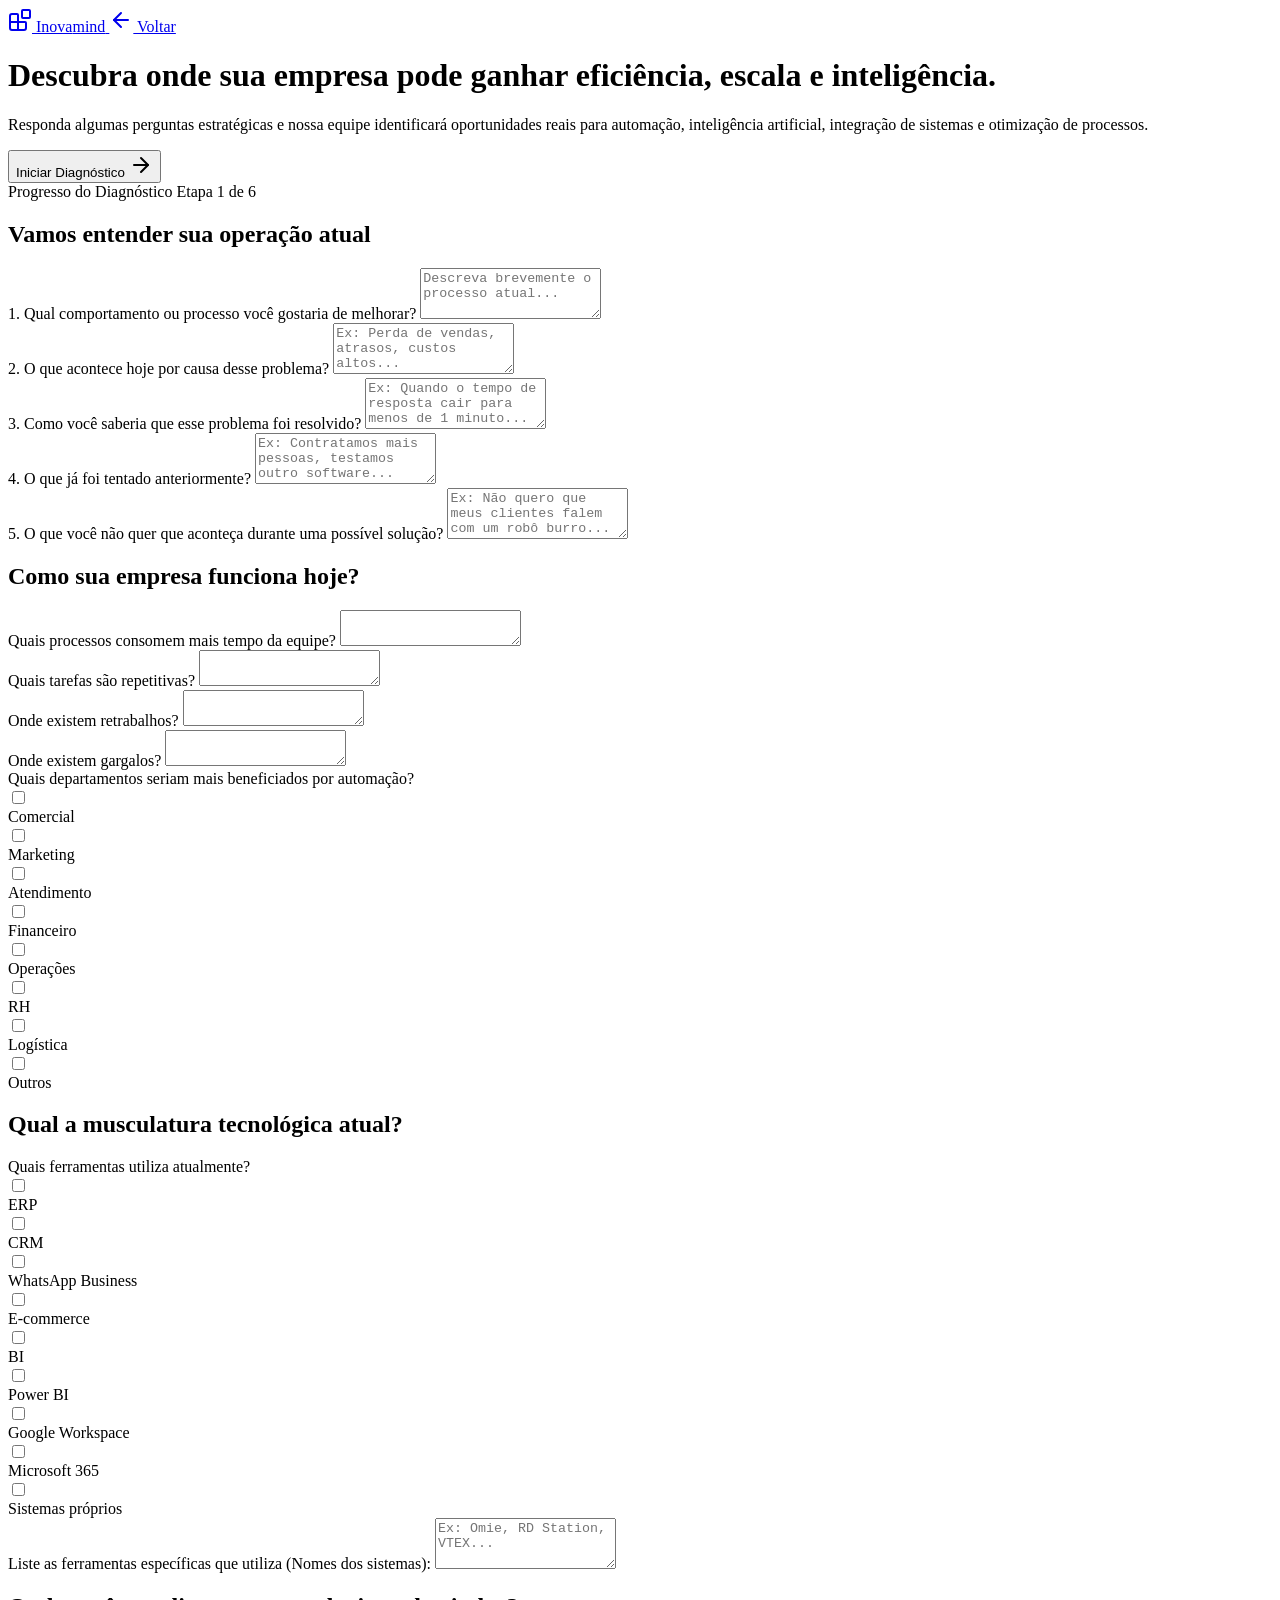
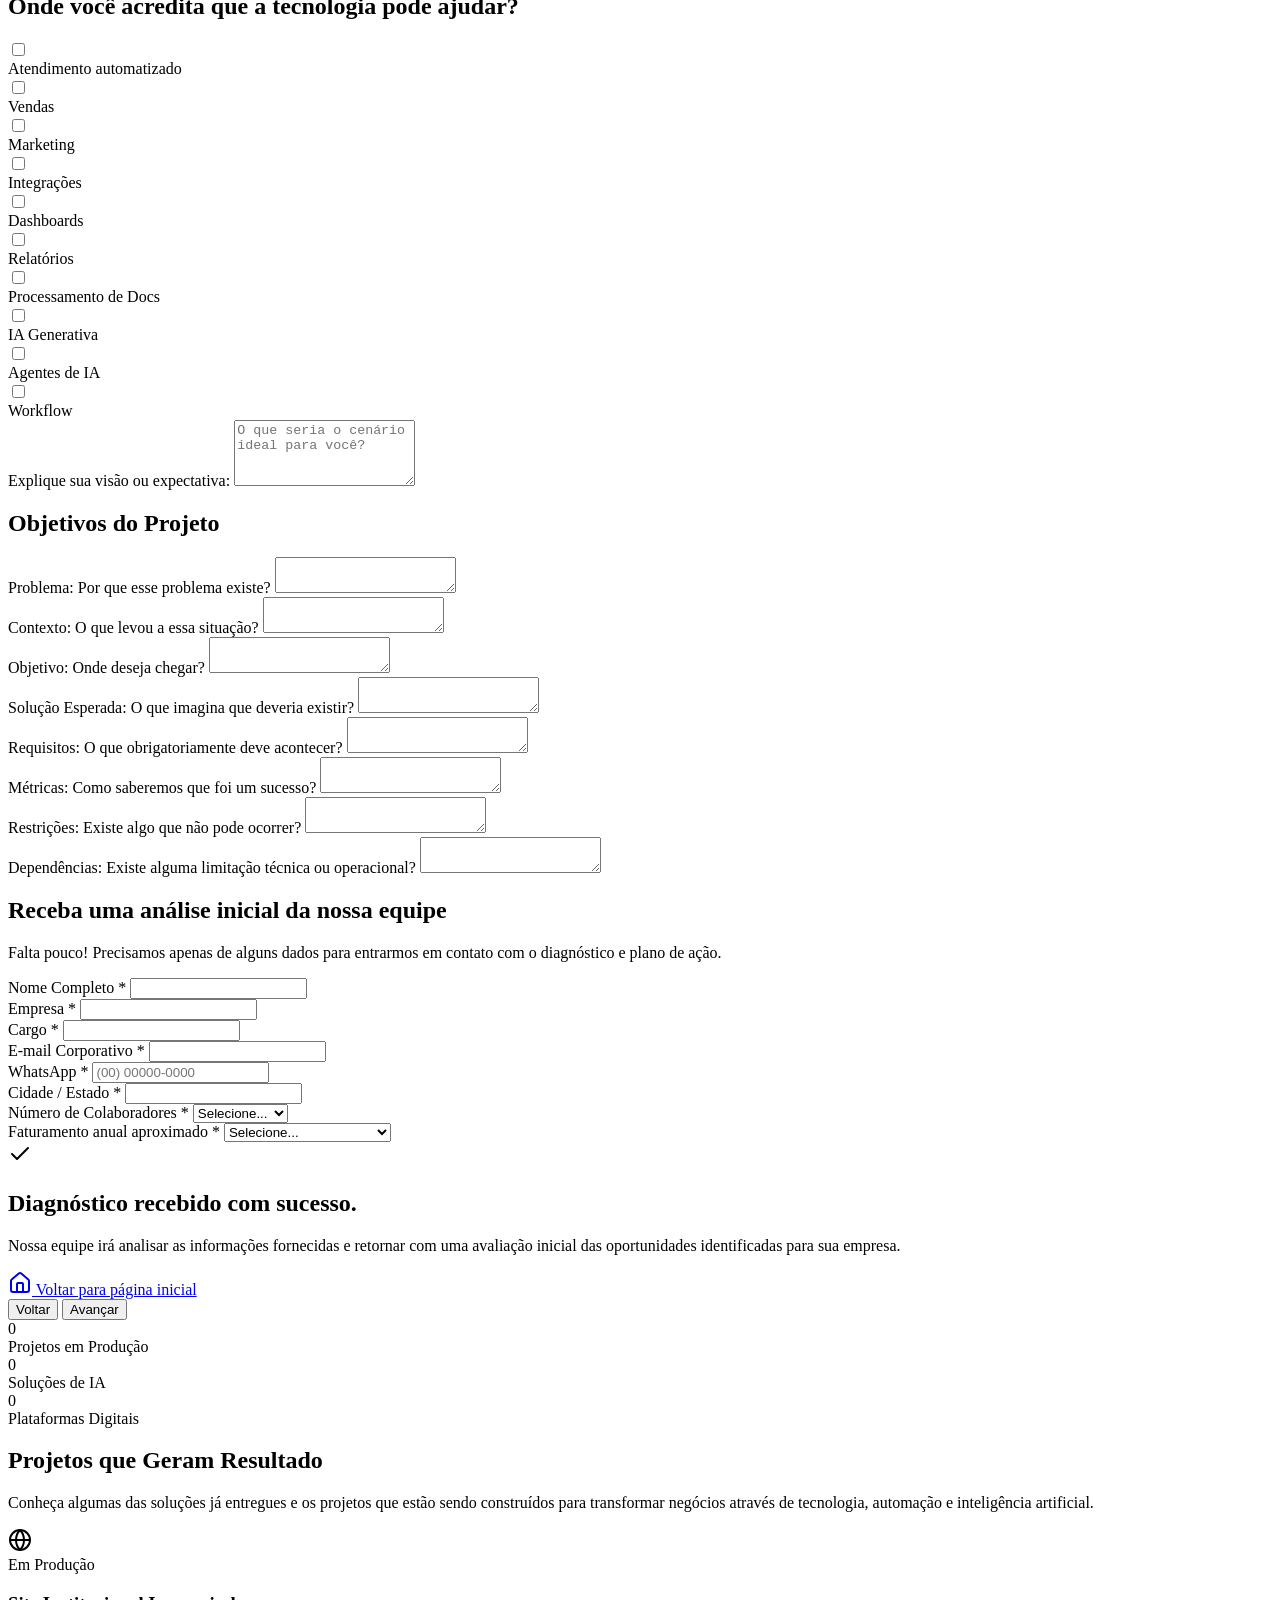
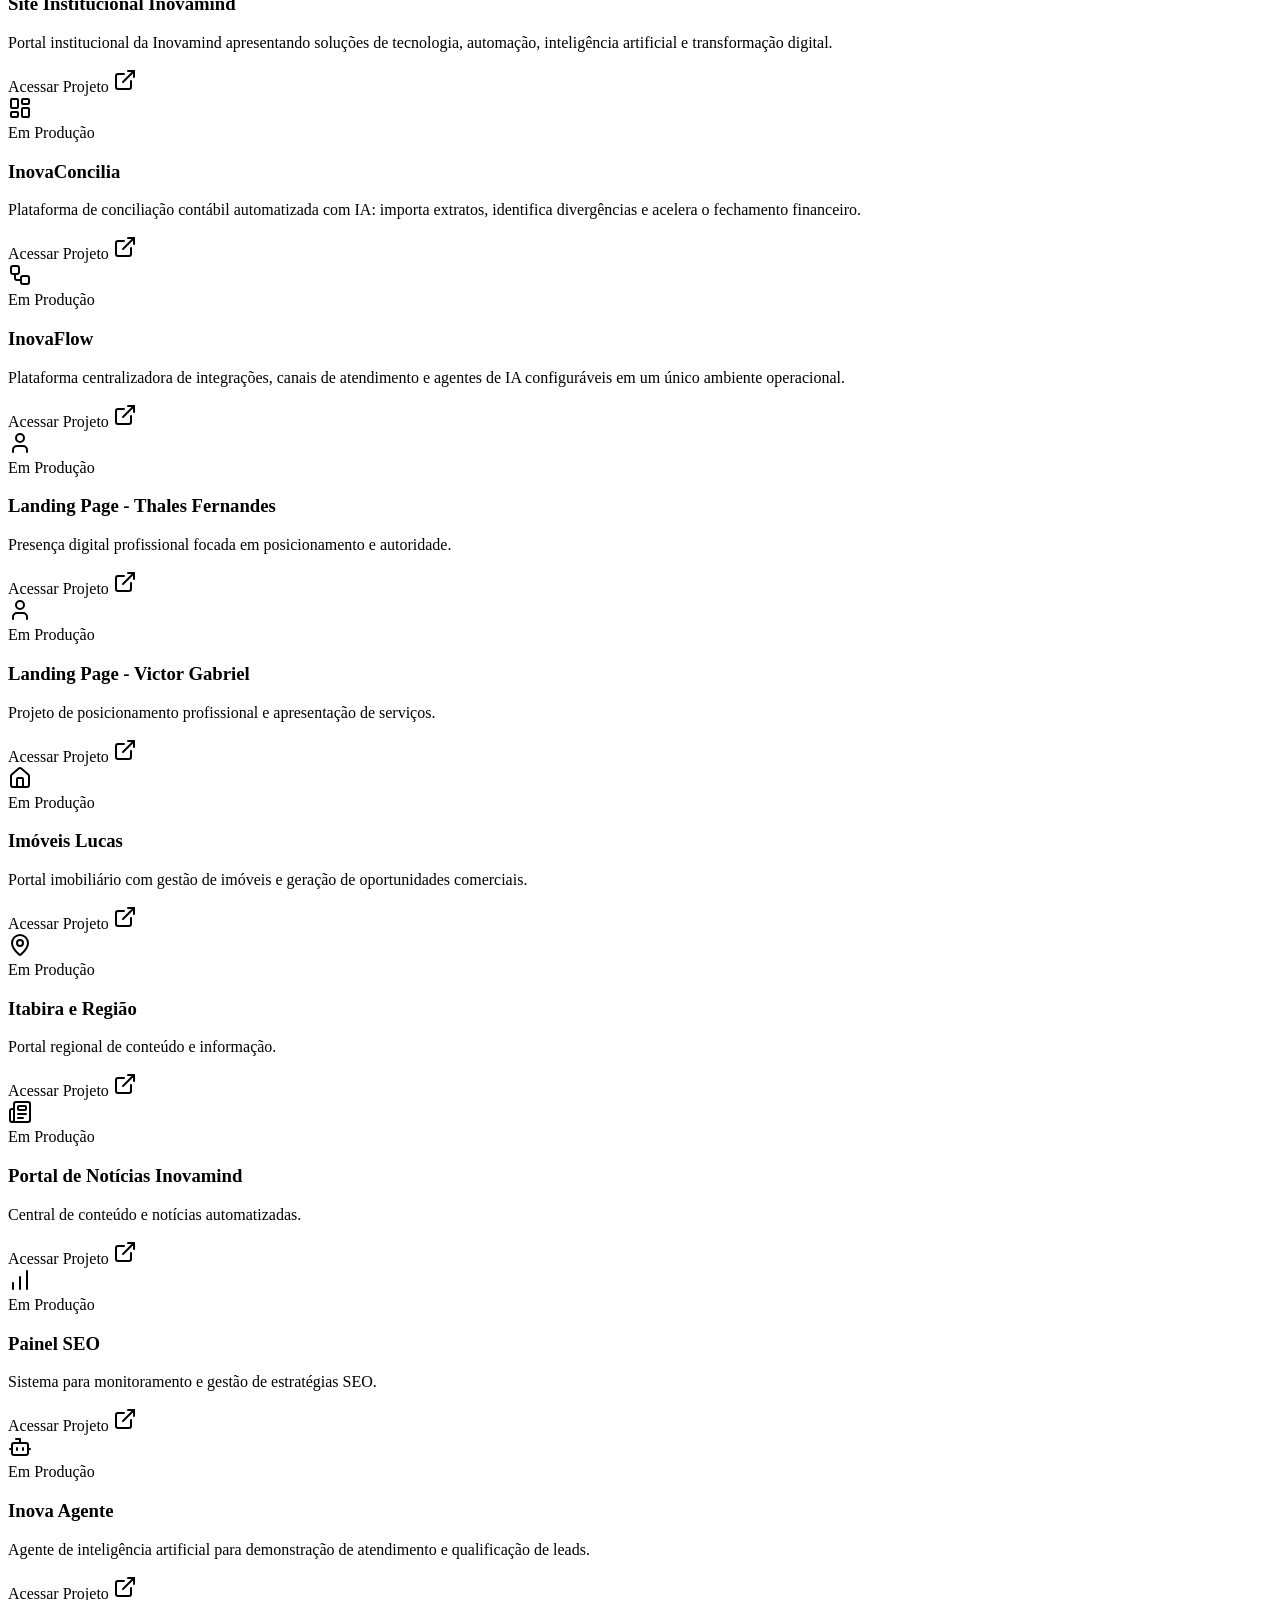
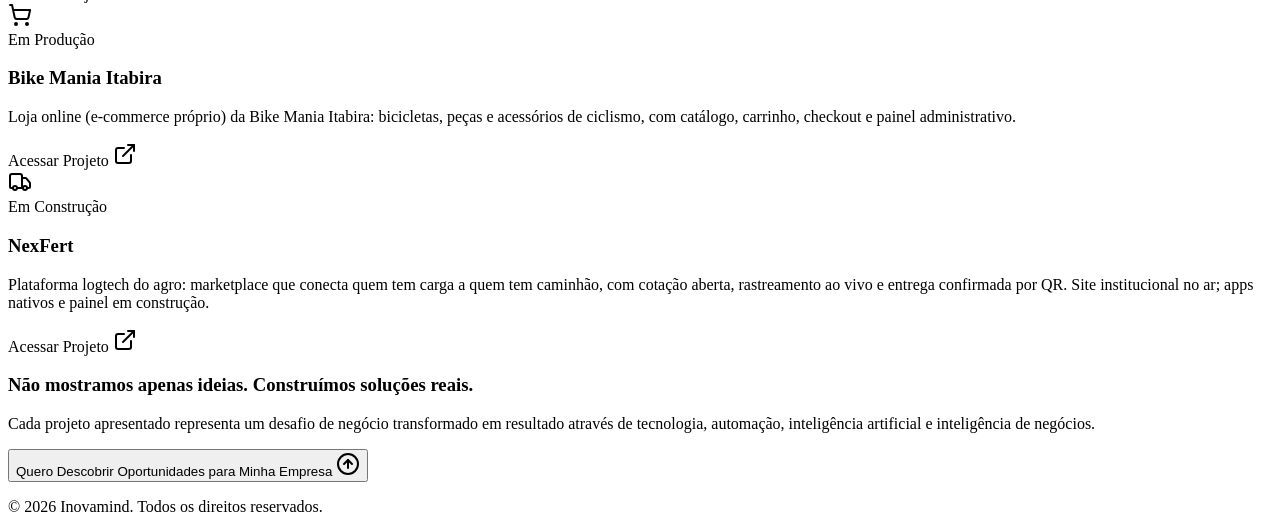
==== descoberta-estrategica/index.html @ 42956498 "Atualiza o espelho do conteudo servido por https://www.inovamind.dev/ Captura feita por HTTP publico" ====
<!DOCTYPE html>
<html lang="pt-BR" class="dark">
<head>
    <meta charset="UTF-8">
    <meta name="viewport" content="width=device-width, initial-scale=1.0">
    <title>Descoberta Estratégica | Inovamind</title>
    <link rel="preload" as="font" type="font/woff2" href="/static/fonts/inter.woff2" crossorigin>
    <link rel="stylesheet" href="/static/css/descoberta.css?v=6a79eff31aa7">
</head>
<body>
    <div class="bg-aurora"></div>

    <header class="border-b border-border bg-background/70 backdrop-blur-xl sticky top-0 z-50">
        <div class="mx-auto flex max-w-7xl items-center justify-between px-6 py-4">
            <a href="/" class="flex items-center gap-2.5">
                <svg class="lucide w-8 h-8 text-primary" xmlns="http://www.w3.org/2000/svg" width="24" height="24" viewBox="0 0 24 24" fill="none" stroke="currentColor" stroke-width="2" stroke-linecap="round" stroke-linejoin="round" aria-hidden="true"><path d="M10 22V7a1 1 0 0 0-1-1H4a2 2 0 0 0-2 2v12a2 2 0 0 0 2 2h12a2 2 0 0 0 2-2v-5a1 1 0 0 0-1-1H2" />
  <rect x="14" y="2" width="8" height="8" rx="1" /></svg>
                <span class="text-xl font-bold tracking-tight">
                    Inova<span class="text-gradient">mind</span>
                </span>
            </a>
            <a href="/" class="text-sm text-muted-foreground hover:text-foreground flex items-center gap-2">
                <svg class="lucide w-4 h-4" xmlns="http://www.w3.org/2000/svg" width="24" height="24" viewBox="0 0 24 24" fill="none" stroke="currentColor" stroke-width="2" stroke-linecap="round" stroke-linejoin="round" aria-hidden="true"><path d="m12 19-7-7 7-7" />
  <path d="M19 12H5" /></svg> Voltar
            </a>
        </div>
    </header>

    <main class="flex-grow flex flex-col items-center justify-center p-6 py-12 md:py-24">
        <!-- Hero -->
        <div class="text-center max-w-3xl mb-12" id="hero-section">
            <h1 class="text-3xl md:text-5xl font-bold tracking-tight mb-6">Descubra onde sua empresa pode ganhar <span class="text-gradient">eficiência, escala e inteligência.</span></h1>
            <p class="text-lg text-muted-foreground mb-8">Responda algumas perguntas estratégicas e nossa equipe identificará oportunidades reais para automação, inteligência artificial, integração de sistemas e otimização de processos.</p>
            <button data-action="start" class="inline-flex items-center gap-2 bg-primary hover:bg-blue-600 text-white px-6 py-3 rounded-lg font-medium transition-all shadow-[0_0_20px_rgba(59,130,246,0.3)]">
                Iniciar Diagnóstico <svg class="lucide w-4 h-4" xmlns="http://www.w3.org/2000/svg" width="24" height="24" viewBox="0 0 24 24" fill="none" stroke="currentColor" stroke-width="2" stroke-linecap="round" stroke-linejoin="round" aria-hidden="true"><path d="M5 12h14" />
  <path d="m12 5 7 7-7 7" /></svg>
            </button>
        </div>

        <!-- Formulário -->
        <div id="form-container" class="w-full max-w-4xl hidden">
            <div class="glass-card rounded-2xl p-6 md:p-10 shadow-2xl">
                
                <!-- Progress -->
                <div class="mb-8" id="progress-container">
                    <div class="flex justify-between text-sm font-medium text-muted-foreground mb-2">
                        <span>Progresso do Diagnóstico</span>
                        <span id="progress-text">Etapa 1 de 6</span>
                    </div>
                    <div class="w-full bg-border rounded-full h-2">
                        <div id="progress-bar" class="bg-gradient-to-r from-primary to-secondary h-2 rounded-full transition-all duration-500" style="width: 16.6%"></div>
                    </div>
                </div>

                <form id="diagnosisForm" onsubmit="return false;">
                    <!-- Step 1 -->
                    <div class="step active" id="step-1">
                        <h2 class="text-2xl font-bold mb-6">Vamos entender sua operação atual</h2>
                        <div class="space-y-6">
                            <div>
                                <label class="block text-sm font-medium text-foreground mb-2">1. Qual comportamento ou processo você gostaria de melhorar?</label>
                                <textarea name="cenario_problema" rows="3" class="input-field" placeholder="Descreva brevemente o processo atual..."></textarea>
                            </div>
                            <div>
                                <label class="block text-sm font-medium text-foreground mb-2">2. O que acontece hoje por causa desse problema?</label>
                                <textarea name="cenario_consequencia" rows="3" class="input-field" placeholder="Ex: Perda de vendas, atrasos, custos altos..."></textarea>
                            </div>
                            <div>
                                <label class="block text-sm font-medium text-foreground mb-2">3. Como você saberia que esse problema foi resolvido?</label>
                                <textarea name="cenario_sucesso" rows="3" class="input-field" placeholder="Ex: Quando o tempo de resposta cair para menos de 1 minuto..."></textarea>
                            </div>
                            <div>
                                <label class="block text-sm font-medium text-foreground mb-2">4. O que já foi tentado anteriormente?</label>
                                <textarea name="cenario_tentativas" rows="3" class="input-field" placeholder="Ex: Contratamos mais pessoas, testamos outro software..."></textarea>
                            </div>
                            <div>
                                <label class="block text-sm font-medium text-foreground mb-2">5. O que você não quer que aconteça durante uma possível solução?</label>
                                <textarea name="cenario_restricoes" rows="3" class="input-field" placeholder="Ex: Não quero que meus clientes falem com um robô burro..."></textarea>
                            </div>
                        </div>
                    </div>

                    <!-- Step 2 -->
                    <div class="step" id="step-2">
                        <h2 class="text-2xl font-bold mb-6">Como sua empresa funciona hoje?</h2>
                        <div class="space-y-6">
                            <div>
                                <label class="block text-sm font-medium text-foreground mb-2">Quais processos consomem mais tempo da equipe?</label>
                                <textarea name="op_tempo" rows="2" class="input-field"></textarea>
                            </div>
                            <div>
                                <label class="block text-sm font-medium text-foreground mb-2">Quais tarefas são repetitivas?</label>
                                <textarea name="op_repetitivas" rows="2" class="input-field"></textarea>
                            </div>
                            <div>
                                <label class="block text-sm font-medium text-foreground mb-2">Onde existem retrabalhos?</label>
                                <textarea name="op_retrabalho" rows="2" class="input-field"></textarea>
                            </div>
                            <div>
                                <label class="block text-sm font-medium text-foreground mb-2">Onde existem gargalos?</label>
                                <textarea name="op_gargalos" rows="2" class="input-field"></textarea>
                            </div>
                            <div>
                                <label class="block text-sm font-medium text-foreground mb-4">Quais departamentos seriam mais beneficiados por automação?</label>
                                <div class="grid grid-cols-2 md:grid-cols-4 gap-3">
                                    <label class="cursor-pointer relative">
                                        <input type="checkbox" name="op_dept_comercial" value="Comercial" class="peer sr-only checkbox-input">
                                        <div class="checkbox-label peer-checked:border-primary peer-checked:bg-primary/10">Comercial</div>
                                    </label>
                                    <label class="cursor-pointer relative">
                                        <input type="checkbox" name="op_dept_marketing" value="Marketing" class="peer sr-only checkbox-input">
                                        <div class="checkbox-label peer-checked:border-primary peer-checked:bg-primary/10">Marketing</div>
                                    </label>
                                    <label class="cursor-pointer relative">
                                        <input type="checkbox" name="op_dept_atendimento" value="Atendimento" class="peer sr-only checkbox-input">
                                        <div class="checkbox-label peer-checked:border-primary peer-checked:bg-primary/10">Atendimento</div>
                                    </label>
                                    <label class="cursor-pointer relative">
                                        <input type="checkbox" name="op_dept_financeiro" value="Financeiro" class="peer sr-only checkbox-input">
                                        <div class="checkbox-label peer-checked:border-primary peer-checked:bg-primary/10">Financeiro</div>
                                    </label>
                                    <label class="cursor-pointer relative">
                                        <input type="checkbox" name="op_dept_operacoes" value="Operações" class="peer sr-only checkbox-input">
                                        <div class="checkbox-label peer-checked:border-primary peer-checked:bg-primary/10">Operações</div>
                                    </label>
                                    <label class="cursor-pointer relative">
                                        <input type="checkbox" name="op_dept_rh" value="RH" class="peer sr-only checkbox-input">
                                        <div class="checkbox-label peer-checked:border-primary peer-checked:bg-primary/10">RH</div>
                                    </label>
                                    <label class="cursor-pointer relative">
                                        <input type="checkbox" name="op_dept_logistica" value="Logística" class="peer sr-only checkbox-input">
                                        <div class="checkbox-label peer-checked:border-primary peer-checked:bg-primary/10">Logística</div>
                                    </label>
                                    <label class="cursor-pointer relative">
                                        <input type="checkbox" name="op_dept_outros" value="Outros" class="peer sr-only checkbox-input">
                                        <div class="checkbox-label peer-checked:border-primary peer-checked:bg-primary/10">Outros</div>
                                    </label>
                                </div>
                            </div>
                        </div>
                    </div>

                    <!-- Step 3 -->
                    <div class="step" id="step-3">
                        <h2 class="text-2xl font-bold mb-6">Qual a musculatura tecnológica atual?</h2>
                        <div class="space-y-6">
                            <div>
                                <label class="block text-sm font-medium text-foreground mb-4">Quais ferramentas utiliza atualmente?</label>
                                <div class="grid grid-cols-2 md:grid-cols-3 gap-3">
                                    <label class="cursor-pointer relative"><input type="checkbox" name="tech_erp" value="ERP" class="peer sr-only checkbox-input"><div class="checkbox-label">ERP</div></label>
                                    <label class="cursor-pointer relative"><input type="checkbox" name="tech_crm" value="CRM" class="peer sr-only checkbox-input"><div class="checkbox-label">CRM</div></label>
                                    <label class="cursor-pointer relative"><input type="checkbox" name="tech_wpp" value="WhatsApp Business" class="peer sr-only checkbox-input"><div class="checkbox-label">WhatsApp Business</div></label>
                                    <label class="cursor-pointer relative"><input type="checkbox" name="tech_ecom" value="E-commerce" class="peer sr-only checkbox-input"><div class="checkbox-label">E-commerce</div></label>
                                    <label class="cursor-pointer relative"><input type="checkbox" name="tech_bi" value="BI" class="peer sr-only checkbox-input"><div class="checkbox-label">BI</div></label>
                                    <label class="cursor-pointer relative"><input type="checkbox" name="tech_pbi" value="Power BI" class="peer sr-only checkbox-input"><div class="checkbox-label">Power BI</div></label>
                                    <label class="cursor-pointer relative"><input type="checkbox" name="tech_gw" value="Google Workspace" class="peer sr-only checkbox-input"><div class="checkbox-label">Google Workspace</div></label>
                                    <label class="cursor-pointer relative"><input type="checkbox" name="tech_m365" value="Microsoft 365" class="peer sr-only checkbox-input"><div class="checkbox-label">Microsoft 365</div></label>
                                    <label class="cursor-pointer relative"><input type="checkbox" name="tech_sys" value="Sistemas Próprios" class="peer sr-only checkbox-input"><div class="checkbox-label">Sistemas próprios</div></label>
                                </div>
                            </div>
                            <div>
                                <label class="block text-sm font-medium text-foreground mb-2">Liste as ferramentas específicas que utiliza (Nomes dos sistemas):</label>
                                <textarea name="tech_lista" rows="3" class="input-field" placeholder="Ex: Omie, RD Station, VTEX..."></textarea>
                            </div>
                        </div>
                    </div>

                    <!-- Step 4 -->
                    <div class="step" id="step-4">
                        <h2 class="text-2xl font-bold mb-6">Onde você acredita que a tecnologia pode ajudar?</h2>
                        <div class="space-y-6">
                            <div class="grid grid-cols-2 md:grid-cols-3 gap-3">
                                <label class="cursor-pointer relative"><input type="checkbox" name="oport_atendimento" value="Atendimento Automatizado" class="peer sr-only checkbox-input"><div class="checkbox-label text-sm text-center justify-center">Atendimento automatizado</div></label>
                                <label class="cursor-pointer relative"><input type="checkbox" name="oport_vendas" value="Vendas" class="peer sr-only checkbox-input"><div class="checkbox-label text-sm text-center justify-center">Vendas</div></label>
                                <label class="cursor-pointer relative"><input type="checkbox" name="oport_mkt" value="Marketing" class="peer sr-only checkbox-input"><div class="checkbox-label text-sm text-center justify-center">Marketing</div></label>
                                <label class="cursor-pointer relative"><input type="checkbox" name="oport_integ" value="Integrações" class="peer sr-only checkbox-input"><div class="checkbox-label text-sm text-center justify-center">Integrações</div></label>
                                <label class="cursor-pointer relative"><input type="checkbox" name="oport_dash" value="Dashboards" class="peer sr-only checkbox-input"><div class="checkbox-label text-sm text-center justify-center">Dashboards</div></label>
                                <label class="cursor-pointer relative"><input type="checkbox" name="oport_relatorios" value="Relatórios" class="peer sr-only checkbox-input"><div class="checkbox-label text-sm text-center justify-center">Relatórios</div></label>
                                <label class="cursor-pointer relative"><input type="checkbox" name="oport_docs" value="Processamento de documentos" class="peer sr-only checkbox-input"><div class="checkbox-label text-sm text-center justify-center">Processamento de Docs</div></label>
                                <label class="cursor-pointer relative"><input type="checkbox" name="oport_ia" value="IA Generativa" class="peer sr-only checkbox-input"><div class="checkbox-label text-sm text-center justify-center">IA Generativa</div></label>
                                <label class="cursor-pointer relative"><input type="checkbox" name="oport_agentes" value="Agentes de IA" class="peer sr-only checkbox-input"><div class="checkbox-label text-sm text-center justify-center">Agentes de IA</div></label>
                                <label class="cursor-pointer relative"><input type="checkbox" name="oport_workflow" value="Workflow" class="peer sr-only checkbox-input"><div class="checkbox-label text-sm text-center justify-center">Workflow</div></label>
                            </div>
                            <div>
                                <label class="block text-sm font-medium text-foreground mb-2">Explique sua visão ou expectativa:</label>
                                <textarea name="oport_expectativa" rows="4" class="input-field" placeholder="O que seria o cenário ideal para você?"></textarea>
                            </div>
                        </div>
                    </div>

                    <!-- Step 5 -->
                    <div class="step" id="step-5">
                        <h2 class="text-2xl font-bold mb-6">Objetivos do Projeto</h2>
                        <div class="space-y-5">
                            <div>
                                <label class="block text-sm font-medium text-foreground mb-1">Problema: Por que esse problema existe?</label>
                                <textarea name="prd_problema" rows="2" class="input-field"></textarea>
                            </div>
                            <div>
                                <label class="block text-sm font-medium text-foreground mb-1">Contexto: O que levou a essa situação?</label>
                                <textarea name="prd_contexto" rows="2" class="input-field"></textarea>
                            </div>
                            <div>
                                <label class="block text-sm font-medium text-foreground mb-1">Objetivo: Onde deseja chegar?</label>
                                <textarea name="prd_objetivo" rows="2" class="input-field"></textarea>
                            </div>
                            <div>
                                <label class="block text-sm font-medium text-foreground mb-1">Solução Esperada: O que imagina que deveria existir?</label>
                                <textarea name="prd_solucao" rows="2" class="input-field"></textarea>
                            </div>
                            <div>
                                <label class="block text-sm font-medium text-foreground mb-1">Requisitos: O que obrigatoriamente deve acontecer?</label>
                                <textarea name="prd_requisitos" rows="2" class="input-field"></textarea>
                            </div>
                            <div>
                                <label class="block text-sm font-medium text-foreground mb-1">Métricas: Como saberemos que foi um sucesso?</label>
                                <textarea name="prd_metricas" rows="2" class="input-field"></textarea>
                            </div>
                            <div>
                                <label class="block text-sm font-medium text-foreground mb-1">Restrições: Existe algo que não pode ocorrer?</label>
                                <textarea name="prd_restricoes" rows="2" class="input-field"></textarea>
                            </div>
                            <div>
                                <label class="block text-sm font-medium text-foreground mb-1">Dependências: Existe alguma limitação técnica ou operacional?</label>
                                <textarea name="prd_dependencias" rows="2" class="input-field"></textarea>
                            </div>
                        </div>
                    </div>

                    <!-- Step 6 -->
                    <div class="step" id="step-6">
                        <h2 class="text-2xl font-bold mb-2">Receba uma análise inicial da nossa equipe</h2>
                        <p class="text-muted-foreground mb-6">Falta pouco! Precisamos apenas de alguns dados para entrarmos em contato com o diagnóstico e plano de ação.</p>
                        <div class="grid grid-cols-1 md:grid-cols-2 gap-5">
                            <div>
                                <label class="block text-sm font-medium text-foreground mb-1">Nome Completo *</label>
                                <input type="text" name="lead_nome" class="input-field" required>
                            </div>
                            <div>
                                <label class="block text-sm font-medium text-foreground mb-1">Empresa *</label>
                                <input type="text" name="lead_empresa" class="input-field" required>
                            </div>
                            <div>
                                <label class="block text-sm font-medium text-foreground mb-1">Cargo *</label>
                                <input type="text" name="lead_cargo" class="input-field" required>
                            </div>
                            <div>
                                <label class="block text-sm font-medium text-foreground mb-1">E-mail Corporativo *</label>
                                <input type="email" name="lead_email" class="input-field" required>
                            </div>
                            <div>
                                <label class="block text-sm font-medium text-foreground mb-1">WhatsApp *</label>
                                <input type="text" name="lead_whatsapp" class="input-field" placeholder="(00) 00000-0000" required>
                            </div>
                            <div>
                                <label class="block text-sm font-medium text-foreground mb-1">Cidade / Estado *</label>
                                <input type="text" name="lead_cidade" class="input-field" required>
                            </div>
                            <div>
                                <label class="block text-sm font-medium text-foreground mb-1">Número de Colaboradores *</label>
                                <select name="lead_colaboradores" class="input-field" required>
                                    <option value="">Selecione...</option>
                                    <option value="1-10">1 a 10</option>
                                    <option value="11-50">11 a 50</option>
                                    <option value="51-200">51 a 200</option>
                                    <option value="201-500">201 a 500</option>
                                    <option value="500+">Mais de 500</option>
                                </select>
                            </div>
                            <div>
                                <label class="block text-sm font-medium text-foreground mb-1">Faturamento anual aproximado *</label>
                                <select name="lead_faturamento" class="input-field" required>
                                    <option value="">Selecione...</option>
                                    <option value="Até 1M">Até R$ 1 Milhão</option>
                                    <option value="1M-5M">De R$ 1 a 5 Milhões</option>
                                    <option value="5M-20M">De R$ 5 a 20 Milhões</option>
                                    <option value="20M-50M">De R$ 20 a 50 Milhões</option>
                                    <option value="50M+">Acima de R$ 50 Milhões</option>
                                </select>
                            </div>
                        </div>
                    </div>

                    <!-- Step 7: Success -->
                    <div class="step text-center py-12" id="step-7">
                        <div class="mx-auto w-16 h-16 bg-green-500/20 text-green-500 rounded-full flex items-center justify-center mb-6">
                            <svg class="lucide w-8 h-8" xmlns="http://www.w3.org/2000/svg" width="24" height="24" viewBox="0 0 24 24" fill="none" stroke="currentColor" stroke-width="2" stroke-linecap="round" stroke-linejoin="round" aria-hidden="true"><path d="M20 6 9 17l-5-5" /></svg>
                        </div>
                        <h2 class="text-3xl font-bold mb-4">Diagnóstico recebido com sucesso.</h2>
                        <p class="text-lg text-muted-foreground mb-8 max-w-lg mx-auto">Nossa equipe irá analisar as informações fornecidas e retornar com uma avaliação inicial das oportunidades identificadas para sua empresa.</p>
                        <a href="/" class="inline-flex items-center gap-2 bg-border hover:bg-gray-700 text-white px-6 py-3 rounded-lg font-medium transition-colors">
                            <svg class="lucide w-4 h-4" xmlns="http://www.w3.org/2000/svg" width="24" height="24" viewBox="0 0 24 24" fill="none" stroke="currentColor" stroke-width="2" stroke-linecap="round" stroke-linejoin="round" aria-hidden="true"><path d="M15 21v-8a1 1 0 0 0-1-1h-4a1 1 0 0 0-1 1v8" />
  <path d="M3 10a2 2 0 0 1 .709-1.528l7-6a2 2 0 0 1 2.582 0l7 6A2 2 0 0 1 21 10v9a2 2 0 0 1-2 2H5a2 2 0 0 1-2-2z" /></svg> Voltar para página inicial
                        </a>
                    </div>

                    <!-- Botões de Navegação -->
                    <div class="mt-8 flex justify-between pt-6 border-t border-border" id="nav-buttons">
                        <button type="button" data-action="prev" id="btn-prev" class="invisible bg-transparent hover:bg-white/5 border border-border px-5 py-2.5 rounded-lg text-sm font-medium transition-colors">
                            Voltar
                        </button>
                        <button type="button" data-action="next" id="btn-next" class="bg-primary hover:bg-blue-600 px-5 py-2.5 rounded-lg text-sm font-medium shadow-[0_0_15px_rgba(59,130,246,0.3)] transition-colors">
                            Avançar
                        </button>
                    </div>
                </form>
            </div>
        </div>
    
        <!-- Portfolio Section -->
        <div class="w-full max-w-6xl mx-auto mt-24 mb-10 px-4" id="portfolio-container">
            <!-- Counters -->
            <div class="grid grid-cols-2 md:grid-cols-3 gap-6 mb-20 text-center" id="counters-section">
                <div class="glass-card p-6 rounded-2xl border border-border">
                    <div class="text-4xl md:text-5xl font-bold text-primary mb-2 counter" data-target="10">0</div>
                    <div class="text-xs md:text-sm text-muted-foreground uppercase tracking-wider font-semibold">Projetos em Produção</div>
                </div>
                <div class="glass-card p-6 rounded-2xl border border-border">
                    <div class="text-4xl md:text-5xl font-bold text-blue-400 mb-2 counter" data-target="15">0</div>
                    <div class="text-xs md:text-sm text-muted-foreground uppercase tracking-wider font-semibold">Soluções de IA</div>
                </div>
                <div class="glass-card p-6 rounded-2xl border border-border">
                    <div class="text-4xl md:text-5xl font-bold text-purple-400 mb-2 counter" data-target="22">0</div>
                    <div class="text-xs md:text-sm text-muted-foreground uppercase tracking-wider font-semibold">Plataformas Digitais</div>
                </div>
            </div>

            <div class="text-center mb-12">
                <h2 class="text-3xl md:text-4xl font-bold mb-4">Projetos que <span class="text-gradient">Geram Resultado</span></h2>
                <p class="text-lg text-muted-foreground max-w-3xl mx-auto">Conheça algumas das soluções já entregues e os projetos que estão sendo construídos para transformar negócios através de tecnologia, automação e inteligência artificial.</p>
            </div>


            <!-- Prod Content -->
            <div id="content-prod" class="grid grid-cols-1 md:grid-cols-2 lg:grid-cols-3 gap-6 transition-all duration-500">
                <!-- 1 -->
                <div class="glass-card p-6 rounded-xl border border-border hover:border-primary/50 transition-all duration-300 hover:-translate-y-1 hover:shadow-[0_10px_30px_rgba(59,130,246,0.1)] group flex flex-col h-full cursor-pointer" data-open="https://www.inovamind.dev">
                    <div class="flex items-center justify-between mb-4">
                        <div class="w-12 h-12 rounded-lg bg-primary/10 flex items-center justify-center text-primary group-hover:scale-110 transition-transform">
                            <svg class="lucide w-6 h-6" xmlns="http://www.w3.org/2000/svg" width="24" height="24" viewBox="0 0 24 24" fill="none" stroke="currentColor" stroke-width="2" stroke-linecap="round" stroke-linejoin="round" aria-hidden="true"><circle cx="12" cy="12" r="10" />
  <path d="M12 2a14.5 14.5 0 0 0 0 20 14.5 14.5 0 0 0 0-20" />
  <path d="M2 12h20" /></svg>
                        </div>
                        <span class="text-xs font-semibold px-3 py-1 rounded-full bg-green-500/10 text-green-400 border border-green-500/20">Em Produção</span>
                    </div>
                    <h3 class="text-xl font-bold mb-2 text-foreground group-hover:text-primary transition-colors">Site Institucional Inovamind</h3>
                    <p class="text-muted-foreground text-sm mb-6 flex-grow">Portal institucional da Inovamind apresentando soluções de tecnologia, automação, inteligência artificial e transformação digital.</p>
                    <div class="inline-flex items-center gap-2 text-sm font-medium text-primary hover:text-blue-400 transition-colors mt-auto">
                        Acessar Projeto <svg class="lucide w-4 h-4" xmlns="http://www.w3.org/2000/svg" width="24" height="24" viewBox="0 0 24 24" fill="none" stroke="currentColor" stroke-width="2" stroke-linecap="round" stroke-linejoin="round" aria-hidden="true"><path d="M15 3h6v6" />
  <path d="M10 14 21 3" />
  <path d="M18 13v6a2 2 0 0 1-2 2H5a2 2 0 0 1-2-2V8a2 2 0 0 1 2-2h6" /></svg>
                    </div>
                </div>
                <div class="glass-card p-6 rounded-xl border border-border hover:border-primary/50 transition-all duration-300 hover:-translate-y-1 hover:shadow-[0_10px_30px_rgba(59,130,246,0.1)] group flex flex-col h-full cursor-pointer" data-open="https://concilia.inovamind.dev">
                    <div class="flex items-center justify-between mb-4">
                        <div class="w-12 h-12 rounded-lg bg-primary/10 flex items-center justify-center text-primary group-hover:scale-110 transition-transform">
                            <svg class="lucide w-6 h-6" xmlns="http://www.w3.org/2000/svg" width="24" height="24" viewBox="0 0 24 24" fill="none" stroke="currentColor" stroke-width="2" stroke-linecap="round" stroke-linejoin="round" aria-hidden="true"><rect width="7" height="9" x="3" y="3" rx="1" />
  <rect width="7" height="5" x="14" y="3" rx="1" />
  <rect width="7" height="9" x="14" y="12" rx="1" />
  <rect width="7" height="5" x="3" y="16" rx="1" /></svg>
                        </div>
                        <span class="text-xs font-semibold px-3 py-1 rounded-full bg-green-500/10 text-green-400 border border-green-500/20">Em Produção</span>
                    </div>
                    <h3 class="text-xl font-bold mb-2 text-foreground group-hover:text-primary transition-colors">InovaConcilia</h3>
                    <p class="text-muted-foreground text-sm mb-6 flex-grow">Plataforma de conciliação contábil automatizada com IA: importa extratos, identifica divergências e acelera o fechamento financeiro.</p>
                    <div class="inline-flex items-center gap-2 text-sm font-medium text-primary hover:text-blue-400 transition-colors mt-auto">
                        Acessar Projeto <svg class="lucide w-4 h-4" xmlns="http://www.w3.org/2000/svg" width="24" height="24" viewBox="0 0 24 24" fill="none" stroke="currentColor" stroke-width="2" stroke-linecap="round" stroke-linejoin="round" aria-hidden="true"><path d="M15 3h6v6" />
  <path d="M10 14 21 3" />
  <path d="M18 13v6a2 2 0 0 1-2 2H5a2 2 0 0 1-2-2V8a2 2 0 0 1 2-2h6" /></svg>
                    </div>
                </div>
                <div class="glass-card p-6 rounded-xl border border-border hover:border-primary/50 transition-all duration-300 hover:-translate-y-1 hover:shadow-[0_10px_30px_rgba(59,130,246,0.1)] group flex flex-col h-full cursor-pointer" data-open="https://flow.inovamind.dev/">
                    <div class="flex items-center justify-between mb-4">
                        <div class="w-12 h-12 rounded-lg bg-primary/10 flex items-center justify-center text-primary group-hover:scale-110 transition-transform">
                            <svg class="lucide w-6 h-6" xmlns="http://www.w3.org/2000/svg" width="24" height="24" viewBox="0 0 24 24" fill="none" stroke="currentColor" stroke-width="2" stroke-linecap="round" stroke-linejoin="round" aria-hidden="true"><rect width="8" height="8" x="3" y="3" rx="2" />
  <path d="M7 11v4a2 2 0 0 0 2 2h4" />
  <rect width="8" height="8" x="13" y="13" rx="2" /></svg>
                        </div>
                        <span class="text-xs font-semibold px-3 py-1 rounded-full bg-green-500/10 text-green-400 border border-green-500/20">Em Produção</span>
                    </div>
                    <h3 class="text-xl font-bold mb-2 text-foreground group-hover:text-primary transition-colors">InovaFlow</h3>
                    <p class="text-muted-foreground text-sm mb-6 flex-grow">Plataforma centralizadora de integrações, canais de atendimento e agentes de IA configuráveis em um único ambiente operacional.</p>
                    <div class="inline-flex items-center gap-2 text-sm font-medium text-primary hover:text-blue-400 transition-colors mt-auto">
                        Acessar Projeto <svg class="lucide w-4 h-4" xmlns="http://www.w3.org/2000/svg" width="24" height="24" viewBox="0 0 24 24" fill="none" stroke="currentColor" stroke-width="2" stroke-linecap="round" stroke-linejoin="round" aria-hidden="true"><path d="M15 3h6v6" />
  <path d="M10 14 21 3" />
  <path d="M18 13v6a2 2 0 0 1-2 2H5a2 2 0 0 1-2-2V8a2 2 0 0 1 2-2h6" /></svg>
                    </div>
                </div>
                <!-- 2 -->
                <div class="glass-card p-6 rounded-xl border border-border hover:border-primary/50 transition-all duration-300 hover:-translate-y-1 hover:shadow-[0_10px_30px_rgba(59,130,246,0.1)] group flex flex-col h-full cursor-pointer" data-open="https://thalesfernandes.dev">
                    <div class="flex items-center justify-between mb-4">
                        <div class="w-12 h-12 rounded-lg bg-primary/10 flex items-center justify-center text-primary group-hover:scale-110 transition-transform">
                            <svg class="lucide w-6 h-6" xmlns="http://www.w3.org/2000/svg" width="24" height="24" viewBox="0 0 24 24" fill="none" stroke="currentColor" stroke-width="2" stroke-linecap="round" stroke-linejoin="round" aria-hidden="true"><path d="M19 21v-2a4 4 0 0 0-4-4H9a4 4 0 0 0-4 4v2" />
  <circle cx="12" cy="7" r="4" /></svg>
                        </div>
                        <span class="text-xs font-semibold px-3 py-1 rounded-full bg-green-500/10 text-green-400 border border-green-500/20">Em Produção</span>
                    </div>
                    <h3 class="text-xl font-bold mb-2 text-foreground group-hover:text-primary transition-colors">Landing Page - Thales Fernandes</h3>
                    <p class="text-muted-foreground text-sm mb-6 flex-grow">Presença digital profissional focada em posicionamento e autoridade.</p>
                    <div class="inline-flex items-center gap-2 text-sm font-medium text-primary hover:text-blue-400 transition-colors mt-auto">
                        Acessar Projeto <svg class="lucide w-4 h-4" xmlns="http://www.w3.org/2000/svg" width="24" height="24" viewBox="0 0 24 24" fill="none" stroke="currentColor" stroke-width="2" stroke-linecap="round" stroke-linejoin="round" aria-hidden="true"><path d="M15 3h6v6" />
  <path d="M10 14 21 3" />
  <path d="M18 13v6a2 2 0 0 1-2 2H5a2 2 0 0 1-2-2V8a2 2 0 0 1 2-2h6" /></svg>
                    </div>
                </div>
                <!-- 3 -->
                <div class="glass-card p-6 rounded-xl border border-border hover:border-primary/50 transition-all duration-300 hover:-translate-y-1 hover:shadow-[0_10px_30px_rgba(59,130,246,0.1)] group flex flex-col h-full cursor-pointer" data-open="https://victorgabriel.dev">
                    <div class="flex items-center justify-between mb-4">
                        <div class="w-12 h-12 rounded-lg bg-primary/10 flex items-center justify-center text-primary group-hover:scale-110 transition-transform">
                            <svg class="lucide w-6 h-6" xmlns="http://www.w3.org/2000/svg" width="24" height="24" viewBox="0 0 24 24" fill="none" stroke="currentColor" stroke-width="2" stroke-linecap="round" stroke-linejoin="round" aria-hidden="true"><path d="M19 21v-2a4 4 0 0 0-4-4H9a4 4 0 0 0-4 4v2" />
  <circle cx="12" cy="7" r="4" /></svg>
                        </div>
                        <span class="text-xs font-semibold px-3 py-1 rounded-full bg-green-500/10 text-green-400 border border-green-500/20">Em Produção</span>
                    </div>
                    <h3 class="text-xl font-bold mb-2 text-foreground group-hover:text-primary transition-colors">Landing Page - Victor Gabriel</h3>
                    <p class="text-muted-foreground text-sm mb-6 flex-grow">Projeto de posicionamento profissional e apresentação de serviços.</p>
                    <div class="inline-flex items-center gap-2 text-sm font-medium text-primary hover:text-blue-400 transition-colors mt-auto">
                        Acessar Projeto <svg class="lucide w-4 h-4" xmlns="http://www.w3.org/2000/svg" width="24" height="24" viewBox="0 0 24 24" fill="none" stroke="currentColor" stroke-width="2" stroke-linecap="round" stroke-linejoin="round" aria-hidden="true"><path d="M15 3h6v6" />
  <path d="M10 14 21 3" />
  <path d="M18 13v6a2 2 0 0 1-2 2H5a2 2 0 0 1-2-2V8a2 2 0 0 1 2-2h6" /></svg>
                    </div>
                </div>
                <!-- 4 -->
                <div class="glass-card p-6 rounded-xl border border-border hover:border-primary/50 transition-all duration-300 hover:-translate-y-1 hover:shadow-[0_10px_30px_rgba(59,130,246,0.1)] group flex flex-col h-full cursor-pointer" data-open="https://www.imoveislucas.com.br">
                    <div class="flex items-center justify-between mb-4">
                        <div class="w-12 h-12 rounded-lg bg-primary/10 flex items-center justify-center text-primary group-hover:scale-110 transition-transform">
                            <svg class="lucide w-6 h-6" xmlns="http://www.w3.org/2000/svg" width="24" height="24" viewBox="0 0 24 24" fill="none" stroke="currentColor" stroke-width="2" stroke-linecap="round" stroke-linejoin="round" aria-hidden="true"><path d="M15 21v-8a1 1 0 0 0-1-1h-4a1 1 0 0 0-1 1v8" />
  <path d="M3 10a2 2 0 0 1 .709-1.528l7-6a2 2 0 0 1 2.582 0l7 6A2 2 0 0 1 21 10v9a2 2 0 0 1-2 2H5a2 2 0 0 1-2-2z" /></svg>
                        </div>
                        <span class="text-xs font-semibold px-3 py-1 rounded-full bg-green-500/10 text-green-400 border border-green-500/20">Em Produção</span>
                    </div>
                    <h3 class="text-xl font-bold mb-2 text-foreground group-hover:text-primary transition-colors">Imóveis Lucas</h3>
                    <p class="text-muted-foreground text-sm mb-6 flex-grow">Portal imobiliário com gestão de imóveis e geração de oportunidades comerciais.</p>
                    <div class="inline-flex items-center gap-2 text-sm font-medium text-primary hover:text-blue-400 transition-colors mt-auto">
                        Acessar Projeto <svg class="lucide w-4 h-4" xmlns="http://www.w3.org/2000/svg" width="24" height="24" viewBox="0 0 24 24" fill="none" stroke="currentColor" stroke-width="2" stroke-linecap="round" stroke-linejoin="round" aria-hidden="true"><path d="M15 3h6v6" />
  <path d="M10 14 21 3" />
  <path d="M18 13v6a2 2 0 0 1-2 2H5a2 2 0 0 1-2-2V8a2 2 0 0 1 2-2h6" /></svg>
                    </div>
                </div>
                <!-- 5 -->
                <div class="glass-card p-6 rounded-xl border border-border hover:border-primary/50 transition-all duration-300 hover:-translate-y-1 hover:shadow-[0_10px_30px_rgba(59,130,246,0.1)] group flex flex-col h-full cursor-pointer" data-open="https://itabiraeregiao.com.br">
                    <div class="flex items-center justify-between mb-4">
                        <div class="w-12 h-12 rounded-lg bg-primary/10 flex items-center justify-center text-primary group-hover:scale-110 transition-transform">
                            <svg class="lucide w-6 h-6" xmlns="http://www.w3.org/2000/svg" width="24" height="24" viewBox="0 0 24 24" fill="none" stroke="currentColor" stroke-width="2" stroke-linecap="round" stroke-linejoin="round" aria-hidden="true"><path d="M20 10c0 4.993-5.539 10.193-7.399 11.799a1 1 0 0 1-1.202 0C9.539 20.193 4 14.993 4 10a8 8 0 0 1 16 0" />
  <circle cx="12" cy="10" r="3" /></svg>
                        </div>
                        <span class="text-xs font-semibold px-3 py-1 rounded-full bg-green-500/10 text-green-400 border border-green-500/20">Em Produção</span>
                    </div>
                    <h3 class="text-xl font-bold mb-2 text-foreground group-hover:text-primary transition-colors">Itabira e Região</h3>
                    <p class="text-muted-foreground text-sm mb-6 flex-grow">Portal regional de conteúdo e informação.</p>
                    <div class="inline-flex items-center gap-2 text-sm font-medium text-primary hover:text-blue-400 transition-colors mt-auto">
                        Acessar Projeto <svg class="lucide w-4 h-4" xmlns="http://www.w3.org/2000/svg" width="24" height="24" viewBox="0 0 24 24" fill="none" stroke="currentColor" stroke-width="2" stroke-linecap="round" stroke-linejoin="round" aria-hidden="true"><path d="M15 3h6v6" />
  <path d="M10 14 21 3" />
  <path d="M18 13v6a2 2 0 0 1-2 2H5a2 2 0 0 1-2-2V8a2 2 0 0 1 2-2h6" /></svg>
                    </div>
                </div>
                <!-- 6 -->
                <div class="glass-card p-6 rounded-xl border border-border hover:border-primary/50 transition-all duration-300 hover:-translate-y-1 hover:shadow-[0_10px_30px_rgba(59,130,246,0.1)] group flex flex-col h-full cursor-pointer" data-open="https://noticias.inovamind.dev">
                    <div class="flex items-center justify-between mb-4">
                        <div class="w-12 h-12 rounded-lg bg-primary/10 flex items-center justify-center text-primary group-hover:scale-110 transition-transform">
                            <svg class="lucide w-6 h-6" xmlns="http://www.w3.org/2000/svg" width="24" height="24" viewBox="0 0 24 24" fill="none" stroke="currentColor" stroke-width="2" stroke-linecap="round" stroke-linejoin="round" aria-hidden="true"><path d="M15 18h-5" />
  <path d="M18 14h-8" />
  <path d="M4 22h16a2 2 0 0 0 2-2V4a2 2 0 0 0-2-2H8a2 2 0 0 0-2 2v16a2 2 0 0 1-4 0v-9a2 2 0 0 1 2-2h2" />
  <rect width="8" height="4" x="10" y="6" rx="1" /></svg>
                        </div>
                        <span class="text-xs font-semibold px-3 py-1 rounded-full bg-green-500/10 text-green-400 border border-green-500/20">Em Produção</span>
                    </div>
                    <h3 class="text-xl font-bold mb-2 text-foreground group-hover:text-primary transition-colors">Portal de Notícias Inovamind</h3>
                    <p class="text-muted-foreground text-sm mb-6 flex-grow">Central de conteúdo e notícias automatizadas.</p>
                    <div class="inline-flex items-center gap-2 text-sm font-medium text-primary hover:text-blue-400 transition-colors mt-auto">
                        Acessar Projeto <svg class="lucide w-4 h-4" xmlns="http://www.w3.org/2000/svg" width="24" height="24" viewBox="0 0 24 24" fill="none" stroke="currentColor" stroke-width="2" stroke-linecap="round" stroke-linejoin="round" aria-hidden="true"><path d="M15 3h6v6" />
  <path d="M10 14 21 3" />
  <path d="M18 13v6a2 2 0 0 1-2 2H5a2 2 0 0 1-2-2V8a2 2 0 0 1 2-2h6" /></svg>
                    </div>
                </div>
                <!-- 7 -->
                <div class="glass-card p-6 rounded-xl border border-border hover:border-primary/50 transition-all duration-300 hover:-translate-y-1 hover:shadow-[0_10px_30px_rgba(59,130,246,0.1)] group flex flex-col h-full cursor-pointer" data-open="https://painel-seo.inovamind.dev">
                    <div class="flex items-center justify-between mb-4">
                        <div class="w-12 h-12 rounded-lg bg-primary/10 flex items-center justify-center text-primary group-hover:scale-110 transition-transform">
                            <svg class="lucide w-6 h-6" xmlns="http://www.w3.org/2000/svg" width="24" height="24" viewBox="0 0 24 24" fill="none" stroke="currentColor" stroke-width="2" stroke-linecap="round" stroke-linejoin="round" aria-hidden="true"><path d="M5 21v-6" />
  <path d="M12 21V9" />
  <path d="M19 21V3" /></svg>
                        </div>
                        <span class="text-xs font-semibold px-3 py-1 rounded-full bg-green-500/10 text-green-400 border border-green-500/20">Em Produção</span>
                    </div>
                    <h3 class="text-xl font-bold mb-2 text-foreground group-hover:text-primary transition-colors">Painel SEO</h3>
                    <p class="text-muted-foreground text-sm mb-6 flex-grow">Sistema para monitoramento e gestão de estratégias SEO.</p>
                    <div class="inline-flex items-center gap-2 text-sm font-medium text-primary hover:text-blue-400 transition-colors mt-auto">
                        Acessar Projeto <svg class="lucide w-4 h-4" xmlns="http://www.w3.org/2000/svg" width="24" height="24" viewBox="0 0 24 24" fill="none" stroke="currentColor" stroke-width="2" stroke-linecap="round" stroke-linejoin="round" aria-hidden="true"><path d="M15 3h6v6" />
  <path d="M10 14 21 3" />
  <path d="M18 13v6a2 2 0 0 1-2 2H5a2 2 0 0 1-2-2V8a2 2 0 0 1 2-2h6" /></svg>
                    </div>
                </div>
                <!-- 8 -->
                <div class="glass-card p-6 rounded-xl border border-border hover:border-primary/50 transition-all duration-300 hover:-translate-y-1 hover:shadow-[0_10px_30px_rgba(59,130,246,0.1)] group flex flex-col h-full cursor-pointer" data-open="https://agente-inovamind.inovamind.dev/demo/chat">
                    <div class="flex items-center justify-between mb-4">
                        <div class="w-12 h-12 rounded-lg bg-primary/10 flex items-center justify-center text-primary group-hover:scale-110 transition-transform">
                            <svg class="lucide w-6 h-6" xmlns="http://www.w3.org/2000/svg" width="24" height="24" viewBox="0 0 24 24" fill="none" stroke="currentColor" stroke-width="2" stroke-linecap="round" stroke-linejoin="round" aria-hidden="true"><path d="M12 8V4H8" />
  <rect width="16" height="12" x="4" y="8" rx="2" />
  <path d="M2 14h2" />
  <path d="M20 14h2" />
  <path d="M15 13v2" />
  <path d="M9 13v2" /></svg>
                        </div>
                        <span class="text-xs font-semibold px-3 py-1 rounded-full bg-green-500/10 text-green-400 border border-green-500/20">Em Produção</span>
                    </div>
                    <h3 class="text-xl font-bold mb-2 text-foreground group-hover:text-primary transition-colors">Inova Agente</h3>
                    <p class="text-muted-foreground text-sm mb-6 flex-grow">Agente de inteligência artificial para demonstração de atendimento e qualificação de leads.</p>
                    <div class="inline-flex items-center gap-2 text-sm font-medium text-primary hover:text-blue-400 transition-colors mt-auto">
                        Acessar Projeto <svg class="lucide w-4 h-4" xmlns="http://www.w3.org/2000/svg" width="24" height="24" viewBox="0 0 24 24" fill="none" stroke="currentColor" stroke-width="2" stroke-linecap="round" stroke-linejoin="round" aria-hidden="true"><path d="M15 3h6v6" />
  <path d="M10 14 21 3" />
  <path d="M18 13v6a2 2 0 0 1-2 2H5a2 2 0 0 1-2-2V8a2 2 0 0 1 2-2h6" /></svg>
                    </div>
                </div>
                <!-- Bike Mania Itabira -->
                <div class="glass-card p-6 rounded-xl border border-border hover:border-primary/50 transition-all duration-300 hover:-translate-y-1 hover:shadow-[0_10px_30px_rgba(59,130,246,0.1)] group flex flex-col h-full cursor-pointer" data-open="https://bikemaniaitabira.com.br">
                    <div class="flex items-center justify-between mb-4">
                        <div class="w-12 h-12 rounded-lg bg-primary/10 flex items-center justify-center text-primary group-hover:scale-110 transition-transform">
                            <svg class="lucide w-6 h-6" xmlns="http://www.w3.org/2000/svg" width="24" height="24" viewBox="0 0 24 24" fill="none" stroke="currentColor" stroke-width="2" stroke-linecap="round" stroke-linejoin="round" aria-hidden="true"><circle cx="8" cy="21" r="1" />
  <circle cx="19" cy="21" r="1" />
  <path d="M2.05 2.05h2l2.66 12.42a2 2 0 0 0 2 1.58h9.78a2 2 0 0 0 1.95-1.57l1.65-7.43H5.12" /></svg>
                        </div>
                        <span class="text-xs font-semibold px-3 py-1 rounded-full bg-green-500/10 text-green-400 border border-green-500/20">Em Produção</span>
                    </div>
                    <h3 class="text-xl font-bold mb-2 text-foreground group-hover:text-primary transition-colors">Bike Mania Itabira</h3>
                    <p class="text-muted-foreground text-sm mb-6 flex-grow">Loja online (e-commerce próprio) da Bike Mania Itabira: bicicletas, peças e acessórios de ciclismo, com catálogo, carrinho, checkout e painel administrativo.</p>
                    <div class="inline-flex items-center gap-2 text-sm font-medium text-primary hover:text-blue-400 transition-colors mt-auto">
                        Acessar Projeto <svg class="lucide w-4 h-4" xmlns="http://www.w3.org/2000/svg" width="24" height="24" viewBox="0 0 24 24" fill="none" stroke="currentColor" stroke-width="2" stroke-linecap="round" stroke-linejoin="round" aria-hidden="true"><path d="M15 3h6v6" />
  <path d="M10 14 21 3" />
  <path d="M18 13v6a2 2 0 0 1-2 2H5a2 2 0 0 1-2-2V8a2 2 0 0 1 2-2h6" /></svg>
                    </div>
                </div>
                <!-- NexFert -->
                <div class="glass-card p-6 rounded-xl border border-border hover:border-primary/50 transition-all duration-300 hover:-translate-y-1 hover:shadow-[0_10px_30px_rgba(59,130,246,0.1)] group flex flex-col h-full cursor-pointer" data-open="https://nexfert.com.br">
                    <div class="flex items-center justify-between mb-4">
                        <div class="w-12 h-12 rounded-lg bg-primary/10 flex items-center justify-center text-primary group-hover:scale-110 transition-transform">
                            <svg class="lucide w-6 h-6" xmlns="http://www.w3.org/2000/svg" width="24" height="24" viewBox="0 0 24 24" fill="none" stroke="currentColor" stroke-width="2" stroke-linecap="round" stroke-linejoin="round" aria-hidden="true"><path d="M14 18V6a2 2 0 0 0-2-2H4a2 2 0 0 0-2 2v11a1 1 0 0 0 1 1h2" />
  <path d="M15 18H9" />
  <path d="M19 18h2a1 1 0 0 0 1-1v-3.65a1 1 0 0 0-.22-.624l-3.48-4.35A1 1 0 0 0 17.52 8H14" />
  <circle cx="17" cy="18" r="2" />
  <circle cx="7" cy="18" r="2" /></svg>
                        </div>
                        <span class="text-xs font-semibold px-3 py-1 rounded-full bg-yellow-500/10 text-yellow-400 border border-yellow-500/20">Em Construção</span>
                    </div>
                    <h3 class="text-xl font-bold mb-2 text-foreground group-hover:text-primary transition-colors">NexFert</h3>
                    <p class="text-muted-foreground text-sm mb-6 flex-grow">Plataforma logtech do agro: marketplace que conecta quem tem carga a quem tem caminhão, com cotação aberta, rastreamento ao vivo e entrega confirmada por QR. Site institucional no ar; apps nativos e painel em construção.</p>
                    <div class="inline-flex items-center gap-2 text-sm font-medium text-primary hover:text-blue-400 transition-colors mt-auto">
                        Acessar Projeto <svg class="lucide w-4 h-4" xmlns="http://www.w3.org/2000/svg" width="24" height="24" viewBox="0 0 24 24" fill="none" stroke="currentColor" stroke-width="2" stroke-linecap="round" stroke-linejoin="round" aria-hidden="true"><path d="M15 3h6v6" />
  <path d="M10 14 21 3" />
  <path d="M18 13v6a2 2 0 0 1-2 2H5a2 2 0 0 1-2-2V8a2 2 0 0 1 2-2h6" /></svg>
                    </div>
                </div>
            </div>

            <!-- CTA Final -->
            <div class="mt-20 glass-card p-8 md:p-12 rounded-2xl text-center border border-border bg-gradient-to-br from-background to-card relative overflow-hidden">
                <div class="absolute inset-0 bg-primary/5"></div>
                <div class="relative z-10">
                    <h3 class="text-2xl md:text-3xl font-bold mb-4">Não mostramos apenas ideias. <span class="text-gradient">Construímos soluções reais.</span></h3>
                    <p class="text-lg text-muted-foreground mb-8 max-w-2xl mx-auto">Cada projeto apresentado representa um desafio de negócio transformado em resultado através de tecnologia, automação, inteligência artificial e inteligência de negócios.</p>
                    <button data-action="scroll-hero" class="inline-flex items-center gap-2 bg-primary hover:bg-blue-600 text-white px-6 py-4 rounded-xl font-bold text-base md:text-lg transition-all shadow-[0_0_30px_rgba(59,130,246,0.4)] hover:shadow-[0_0_40px_rgba(59,130,246,0.6)] hover:-translate-y-1 cursor-pointer">
                        Quero Descobrir Oportunidades para Minha Empresa <svg class="lucide w-5 h-5" xmlns="http://www.w3.org/2000/svg" width="24" height="24" viewBox="0 0 24 24" fill="none" stroke="currentColor" stroke-width="2" stroke-linecap="round" stroke-linejoin="round" aria-hidden="true"><circle cx="12" cy="12" r="10" />
  <path d="m16 12-4-4-4 4" />
  <path d="M12 16V8" /></svg>
                    </button>
                </div>
            </div>
        </div>
</main>

    <footer class="border-t border-border bg-background/40 py-6 text-center text-sm text-muted-foreground mt-auto">
        <div class="mx-auto max-w-7xl px-6">
            <p>© 2026 Inovamind. Todos os direitos reservados.</p>
        </div>
    </footer>

    <script src="/static/js/descoberta.js?v=6a79eff31aa7" defer></script>
</body>
</html>
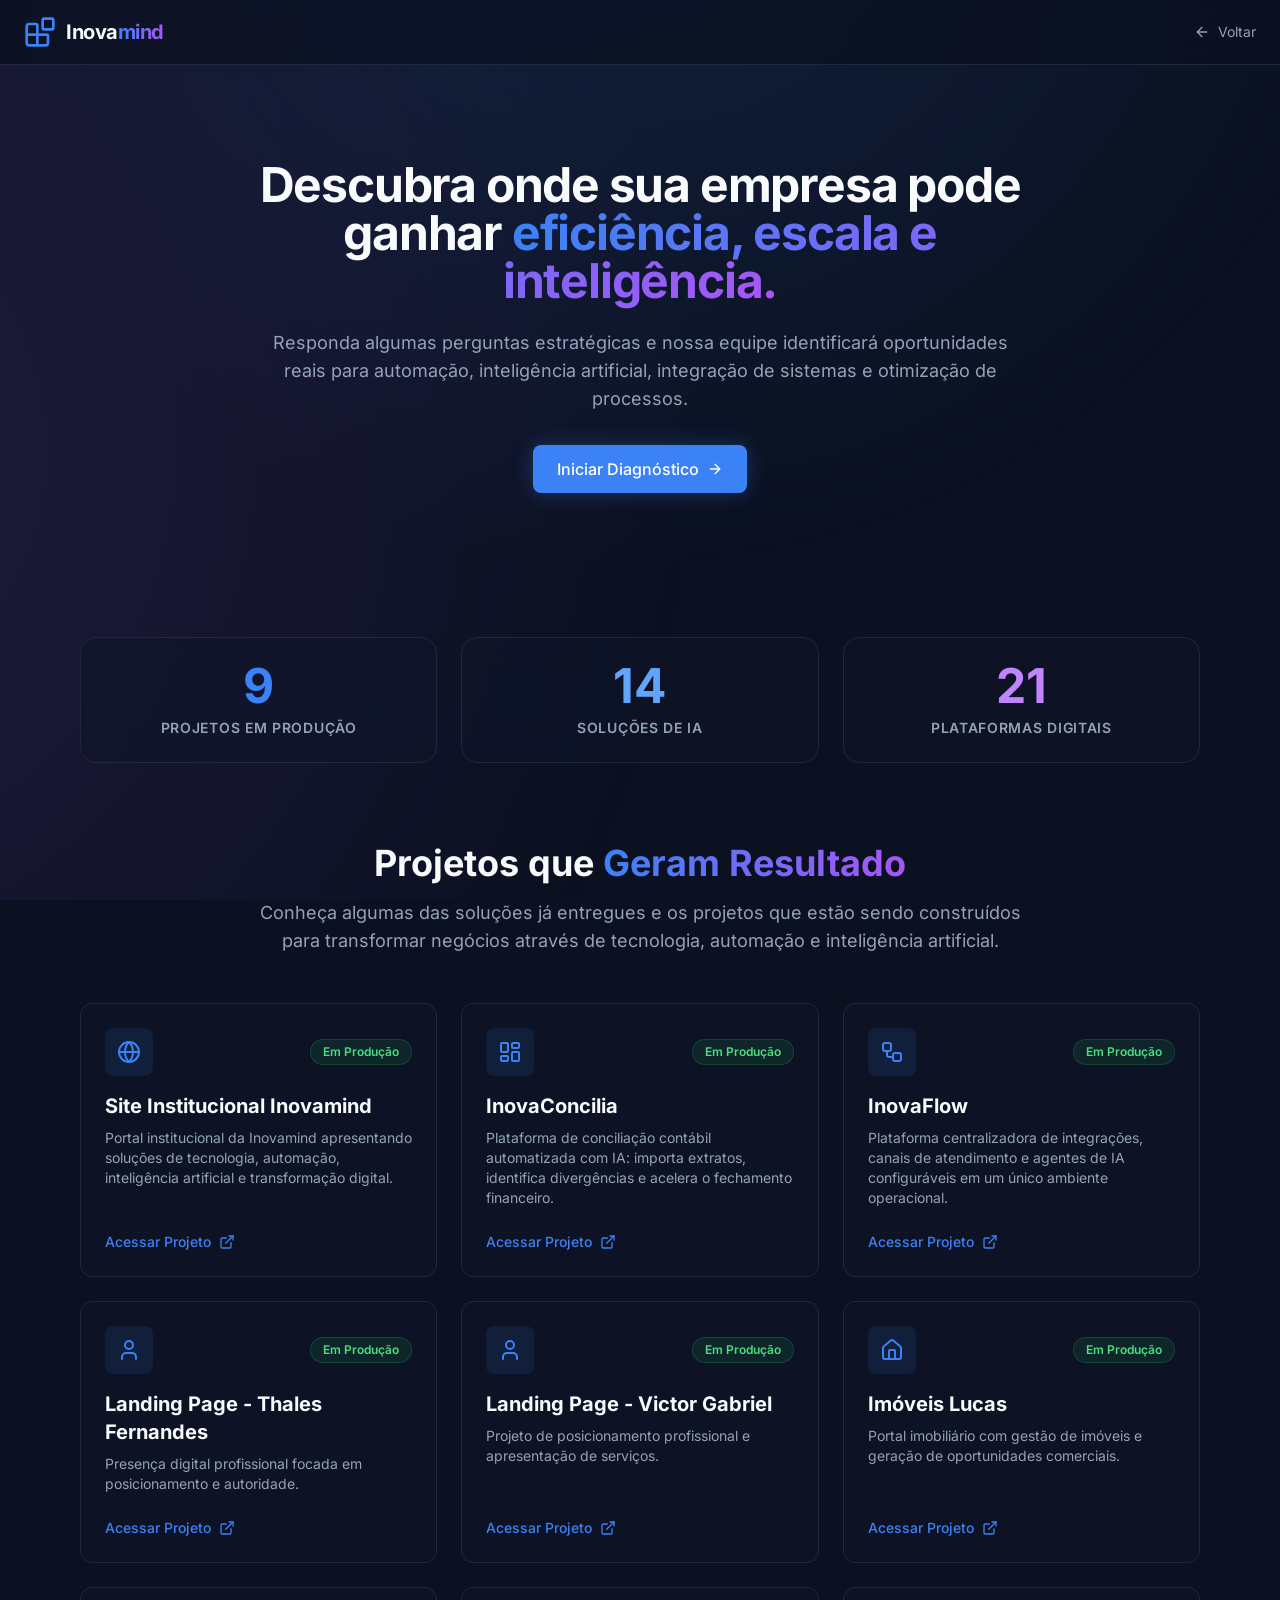
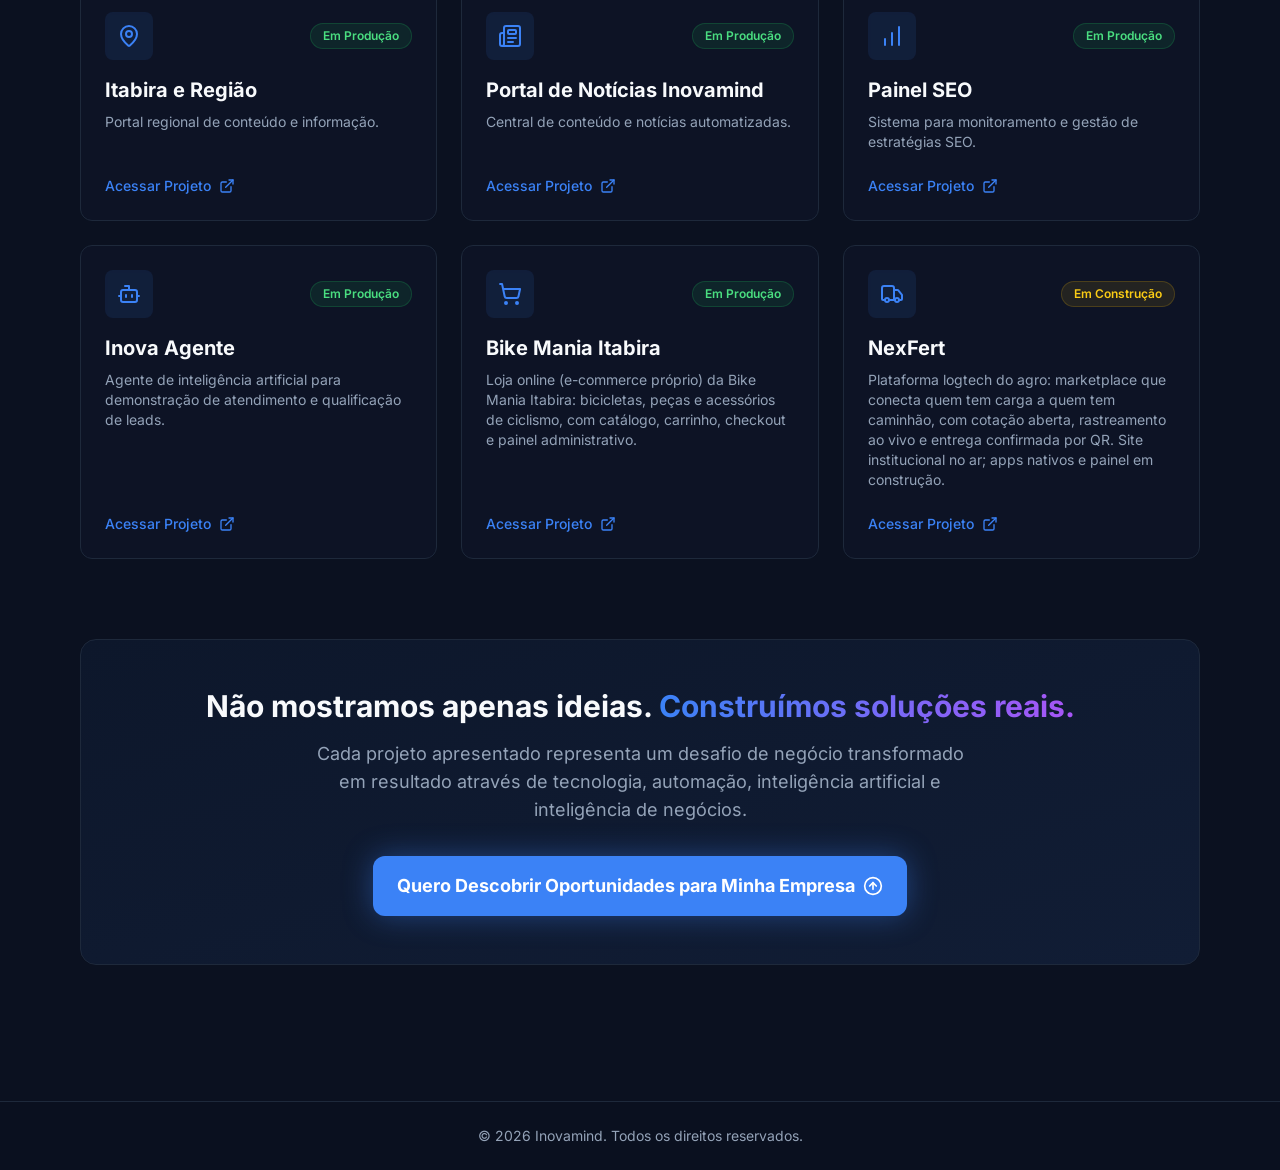
==== commit bad7c705: "Atualiza o espelho do conteudo servido por https://www.inovamind.dev/ Captura feita por HTTP publico" ====
--- a/descoberta-estrategica/index.html
+++ b/descoberta-estrategica/index.html
@@ -5,7 +5,7 @@
     <meta name="viewport" content="width=device-width, initial-scale=1.0">
     <title>Descoberta Estratégica | Inovamind</title>
     <link rel="preload" as="font" type="font/woff2" href="/static/fonts/inter.woff2" crossorigin>
-    <link rel="stylesheet" href="/static/css/descoberta.css?v=6a79eff31aa7">
+    <link rel="stylesheet" href="/static/css/descoberta.css">
 </head>
 <body>
     <div class="bg-aurora"></div>
@@ -574,6 +574,6 @@
         </div>
     </footer>
 
-    <script src="/static/js/descoberta.js?v=6a79eff31aa7" defer></script>
+    <script src="/static/js/descoberta.js" defer></script>
 </body>
 </html>
--- a/static/css/descoberta.css
+++ b/static/css/descoberta.css
@@ -0,0 +1 @@
+@font-face{font-family:"Inter";font-style:normal;font-weight:400 700;font-display:swap;src:url("/static/fonts/inter.woff2") format("woff2")}*,:after,:before{--tw-border-spacing-x:0;--tw-border-spacing-y:0;--tw-translate-x:0;--tw-translate-y:0;--tw-rotate:0;--tw-skew-x:0;--tw-skew-y:0;--tw-scale-x:1;--tw-scale-y:1;--tw-pan-x:;--tw-pan-y:;--tw-pinch-zoom:;--tw-scroll-snap-strictness:proximity;--tw-gradient-from-position:;--tw-gradient-via-position:;--tw-gradient-to-position:;--tw-ordinal:;--tw-slashed-zero:;--tw-numeric-figure:;--tw-numeric-spacing:;--tw-numeric-fraction:;--tw-ring-inset:;--tw-ring-offset-width:0px;--tw-ring-offset-color:#fff;--tw-ring-color:rgba(59,130,246,.5);--tw-ring-offset-shadow:0 0 #0000;--tw-ring-shadow:0 0 #0000;--tw-shadow:0 0 #0000;--tw-shadow-colored:0 0 #0000;--tw-blur:;--tw-brightness:;--tw-contrast:;--tw-grayscale:;--tw-hue-rotate:;--tw-invert:;--tw-saturate:;--tw-sepia:;--tw-drop-shadow:;--tw-backdrop-blur:;--tw-backdrop-brightness:;--tw-backdrop-contrast:;--tw-backdrop-grayscale:;--tw-backdrop-hue-rotate:;--tw-backdrop-invert:;--tw-backdrop-opacity:;--tw-backdrop-saturate:;--tw-backdrop-sepia:;--tw-contain-size:;--tw-contain-layout:;--tw-contain-paint:;--tw-contain-style:}::backdrop{--tw-border-spacing-x:0;--tw-border-spacing-y:0;--tw-translate-x:0;--tw-translate-y:0;--tw-rotate:0;--tw-skew-x:0;--tw-skew-y:0;--tw-scale-x:1;--tw-scale-y:1;--tw-pan-x:;--tw-pan-y:;--tw-pinch-zoom:;--tw-scroll-snap-strictness:proximity;--tw-gradient-from-position:;--tw-gradient-via-position:;--tw-gradient-to-position:;--tw-ordinal:;--tw-slashed-zero:;--tw-numeric-figure:;--tw-numeric-spacing:;--tw-numeric-fraction:;--tw-ring-inset:;--tw-ring-offset-width:0px;--tw-ring-offset-color:#fff;--tw-ring-color:rgba(59,130,246,.5);--tw-ring-offset-shadow:0 0 #0000;--tw-ring-shadow:0 0 #0000;--tw-shadow:0 0 #0000;--tw-shadow-colored:0 0 #0000;--tw-blur:;--tw-brightness:;--tw-contrast:;--tw-grayscale:;--tw-hue-rotate:;--tw-invert:;--tw-saturate:;--tw-sepia:;--tw-drop-shadow:;--tw-backdrop-blur:;--tw-backdrop-brightness:;--tw-backdrop-contrast:;--tw-backdrop-grayscale:;--tw-backdrop-hue-rotate:;--tw-backdrop-invert:;--tw-backdrop-opacity:;--tw-backdrop-saturate:;--tw-backdrop-sepia:;--tw-contain-size:;--tw-contain-layout:;--tw-contain-paint:;--tw-contain-style:}*,:after,:before{box-sizing:border-box;border:0 solid #e5e7eb}:after,:before{--tw-content:""}:host,html{line-height:1.5;-webkit-text-size-adjust:100%;-moz-tab-size:4;-o-tab-size:4;tab-size:4;font-family:Inter,sans-serif;font-feature-settings:normal;font-variation-settings:normal;-webkit-tap-highlight-color:transparent}body{margin:0;line-height:inherit}hr{height:0;color:inherit;border-top-width:1px}abbr:where([title]){-webkit-text-decoration:underline dotted;text-decoration:underline dotted}h1,h2,h3,h4,h5,h6{font-size:inherit;font-weight:inherit}a{color:inherit;text-decoration:inherit}b,strong{font-weight:bolder}code,kbd,pre,samp{font-family:ui-monospace,SFMono-Regular,Menlo,Monaco,Consolas,Liberation Mono,Courier New,monospace;font-feature-settings:normal;font-variation-settings:normal;font-size:1em}small{font-size:80%}sub,sup{font-size:75%;line-height:0;position:relative;vertical-align:baseline}sub{bottom:-.25em}sup{top:-.5em}table{text-indent:0;border-color:inherit;border-collapse:collapse}button,input,optgroup,select,textarea{font-family:inherit;font-feature-settings:inherit;font-variation-settings:inherit;font-size:100%;font-weight:inherit;line-height:inherit;letter-spacing:inherit;color:inherit;margin:0;padding:0}button,select{text-transform:none}button,input:where([type=button]),input:where([type=reset]),input:where([type=submit]){-webkit-appearance:button;background-color:transparent;background-image:none}:-moz-focusring{outline:auto}:-moz-ui-invalid{box-shadow:none}progress{vertical-align:baseline}::-webkit-inner-spin-button,::-webkit-outer-spin-button{height:auto}[type=search]{-webkit-appearance:textfield;outline-offset:-2px}::-webkit-search-decoration{-webkit-appearance:none}::-webkit-file-upload-button{-webkit-appearance:button;font:inherit}summary{display:list-item}blockquote,dd,dl,figure,h1,h2,h3,h4,h5,h6,hr,p,pre{margin:0}fieldset{margin:0}fieldset,legend{padding:0}menu,ol,ul{list-style:none;margin:0;padding:0}dialog{padding:0}textarea{resize:vertical}input::-moz-placeholder,textarea::-moz-placeholder{opacity:1;color:#9ca3af}input::placeholder,textarea::placeholder{opacity:1;color:#9ca3af}[role=button],button{cursor:pointer}:disabled{cursor:default}audio,canvas,embed,iframe,img,object,svg,video{display:block;vertical-align:middle}img,video{max-width:100%;height:auto}[hidden]:where(:not([hidden=until-found])){display:none}html{scroll-behavior:smooth}body{background-color:#0b1120;color:#f8fafc;min-height:100vh;display:flex;flex-direction:column;font-family:Inter,sans-serif}.bg-aurora{background:radial-gradient(circle at 50% -20%,rgba(59,130,246,.15),transparent 60%),radial-gradient(circle at -20% 50%,rgba(168,85,247,.15),transparent 60%);position:fixed;inset:0;z-index:-1}.text-gradient{background:linear-gradient(90deg,#3b82f6,#a855f7);-webkit-background-clip:text;background-clip:text;-webkit-text-fill-color:transparent}.glass-card{background:rgba(15,23,42,.6);-webkit-backdrop-filter:blur(16px);backdrop-filter:blur(16px);border:1px solid hsla(0,0%,100%,.1)}.input-field{width:100%;background:rgba(15,23,42,.8);border:1px solid #1e293b;border-radius:.5rem;padding:.75rem 1rem;color:#f8fafc;transition:all .2s}.input-field:focus{outline:none;border-color:#3b82f6;box-shadow:0 0 0 2px rgba(59,130,246,.2)}.checkbox-label{display:flex;align-items:center;padding:1rem;border:1px solid #1e293b;border-radius:.5rem;cursor:pointer;transition:all .2s;background:rgba(15,23,42,.4)}.checkbox-label:hover{border-color:#3b82f6;background:rgba(15,23,42,.8)}.checkbox-input:checked+.checkbox-label{border-color:#3b82f6;background:rgba(59,130,246,.1)}.step{display:none;animation:fadeIn .4s ease-out}.step.active{display:block}.sr-only{position:absolute;width:1px;height:1px;padding:0;margin:-1px;overflow:hidden;clip:rect(0,0,0,0);white-space:nowrap;border-width:0}.invisible{visibility:hidden}.fixed{position:fixed}.absolute{position:absolute}.relative{position:relative}.sticky{position:sticky}.inset-0{inset:0}.top-0{top:0}.z-10{z-index:10}.z-50{z-index:50}.mx-auto{margin-left:auto;margin-right:auto}.mb-1{margin-bottom:.25rem}.mb-10{margin-bottom:2.5rem}.mb-12{margin-bottom:3rem}.mb-2{margin-bottom:.5rem}.mb-20{margin-bottom:5rem}.mb-4{margin-bottom:1rem}.mb-6{margin-bottom:1.5rem}.mb-8{margin-bottom:2rem}.mt-20{margin-top:5rem}.mt-24{margin-top:6rem}.mt-8{margin-top:2rem}.mt-auto{margin-top:auto}.block{display:block}.flex{display:flex}.inline-flex{display:inline-flex}.grid{display:grid}.hidden{display:none}.h-12{height:3rem}.h-16{height:4rem}.h-2{height:.5rem}.h-4{height:1rem}.h-5{height:1.25rem}.h-6{height:1.5rem}.h-8{height:2rem}.h-full{height:100%}.w-12{width:3rem}.w-16{width:4rem}.w-4{width:1rem}.w-5{width:1.25rem}.w-6{width:1.5rem}.w-8{width:2rem}.w-full{width:100%}.max-w-2xl{max-width:42rem}.max-w-3xl{max-width:48rem}.max-w-4xl{max-width:56rem}.max-w-6xl{max-width:72rem}.max-w-7xl{max-width:80rem}.max-w-lg{max-width:32rem}.flex-grow{flex-grow:1}.transform{transform:translate(var(--tw-translate-x),var(--tw-translate-y)) rotate(var(--tw-rotate)) skewX(var(--tw-skew-x)) skewY(var(--tw-skew-y)) scaleX(var(--tw-scale-x)) scaleY(var(--tw-scale-y))}.cursor-pointer{cursor:pointer}.grid-cols-1{grid-template-columns:repeat(1,minmax(0,1fr))}.grid-cols-2{grid-template-columns:repeat(2,minmax(0,1fr))}.flex-col{flex-direction:column}.items-center{align-items:center}.justify-center{justify-content:center}.justify-between{justify-content:space-between}.gap-2{gap:.5rem}.gap-2\.5{gap:.625rem}.gap-3{gap:.75rem}.gap-4{gap:1rem}.gap-5{gap:1.25rem}.gap-6{gap:1.5rem}.space-y-5>:not([hidden])~:not([hidden]){--tw-space-y-reverse:0;margin-top:calc(1.25rem*(1 - var(--tw-space-y-reverse)));margin-bottom:calc(1.25rem*var(--tw-space-y-reverse))}.space-y-6>:not([hidden])~:not([hidden]){--tw-space-y-reverse:0;margin-top:calc(1.5rem*(1 - var(--tw-space-y-reverse)));margin-bottom:calc(1.5rem*var(--tw-space-y-reverse))}.overflow-hidden{overflow:hidden}.rounded-2xl{border-radius:1rem}.rounded-full{border-radius:9999px}.rounded-lg{border-radius:.5rem}.rounded-xl{border-radius:.75rem}.border{border-width:1px}.border-b{border-bottom-width:1px}.border-t{border-top-width:1px}.border-border{--tw-border-opacity:1;border-color:rgb(30 41 59/var(--tw-border-opacity,1))}.border-green-500\/20{border-color:rgba(34,197,94,.2)}.border-yellow-500\/20{border-color:rgba(234,179,8,.2)}.bg-background\/40{background-color:rgba(11,17,32,.4)}.bg-background\/70{background-color:rgba(11,17,32,.7)}.bg-border{--tw-bg-opacity:1;background-color:rgb(30 41 59/var(--tw-bg-opacity,1))}.bg-card{--tw-bg-opacity:1;background-color:rgb(15 23 42/var(--tw-bg-opacity,1))}.bg-green-500\/10{background-color:rgba(34,197,94,.1)}.bg-green-500\/20{background-color:rgba(34,197,94,.2)}.bg-green-600{--tw-bg-opacity:1;background-color:rgb(22 163 74/var(--tw-bg-opacity,1))}.bg-primary{--tw-bg-opacity:1;background-color:rgb(59 130 246/var(--tw-bg-opacity,1))}.bg-primary\/10{background-color:rgba(59,130,246,.1)}.bg-primary\/5{background-color:rgba(59,130,246,.05)}.bg-secondary\/10{background-color:rgba(168,85,247,.1)}.bg-transparent{background-color:transparent}.bg-yellow-500\/10{background-color:rgba(234,179,8,.1)}.bg-gradient-to-br{background-image:linear-gradient(to bottom right,var(--tw-gradient-stops))}.bg-gradient-to-r{background-image:linear-gradient(to right,var(--tw-gradient-stops))}.from-background{--tw-gradient-from:#0b1120 var(--tw-gradient-from-position);--tw-gradient-to:rgba(11,17,32,0) var(--tw-gradient-to-position);--tw-gradient-stops:var(--tw-gradient-from),var(--tw-gradient-to)}.from-primary{--tw-gradient-from:#3b82f6 var(--tw-gradient-from-position);--tw-gradient-to:rgba(59,130,246,0) var(--tw-gradient-to-position);--tw-gradient-stops:var(--tw-gradient-from),var(--tw-gradient-to)}.to-card{--tw-gradient-to:#0f172a var(--tw-gradient-to-position)}.to-secondary{--tw-gradient-to:#a855f7 var(--tw-gradient-to-position)}.p-6{padding:1.5rem}.p-8{padding:2rem}.px-3{padding-left:.75rem;padding-right:.75rem}.px-4{padding-left:1rem;padding-right:1rem}.px-5{padding-left:1.25rem;padding-right:1.25rem}.px-6{padding-left:1.5rem;padding-right:1.5rem}.py-1{padding-top:.25rem;padding-bottom:.25rem}.py-12{padding-top:3rem;padding-bottom:3rem}.py-2\.5{padding-top:.625rem;padding-bottom:.625rem}.py-3{padding-top:.75rem;padding-bottom:.75rem}.py-4{padding-top:1rem;padding-bottom:1rem}.py-6{padding-bottom:1.5rem}.pt-6,.py-6{padding-top:1.5rem}.text-center{text-align:center}.text-2xl{font-size:1.5rem;line-height:2rem}.text-3xl{font-size:1.875rem;line-height:2.25rem}.text-4xl{font-size:2.25rem;line-height:2.5rem}.text-base{font-size:1rem;line-height:1.5rem}.text-lg{font-size:1.125rem;line-height:1.75rem}.text-sm{font-size:.875rem;line-height:1.25rem}.text-xl{font-size:1.25rem;line-height:1.75rem}.text-xs{font-size:.75rem;line-height:1rem}.font-bold{font-weight:700}.font-medium{font-weight:500}.font-semibold{font-weight:600}.uppercase{text-transform:uppercase}.tracking-tight{letter-spacing:-.025em}.tracking-wider{letter-spacing:.05em}.text-blue-400{--tw-text-opacity:1;color:rgb(96 165 250/var(--tw-text-opacity,1))}.text-foreground{--tw-text-opacity:1;color:rgb(248 250 252/var(--tw-text-opacity,1))}.text-green-400{--tw-text-opacity:1;color:rgb(74 222 128/var(--tw-text-opacity,1))}.text-green-500{--tw-text-opacity:1;color:rgb(34 197 94/var(--tw-text-opacity,1))}.text-muted-foreground{--tw-text-opacity:1;color:rgb(148 163 184/var(--tw-text-opacity,1))}.text-primary{--tw-text-opacity:1;color:rgb(59 130 246/var(--tw-text-opacity,1))}.text-purple-400{--tw-text-opacity:1;color:rgb(192 132 252/var(--tw-text-opacity,1))}.text-secondary{--tw-text-opacity:1;color:rgb(168 85 247/var(--tw-text-opacity,1))}.text-white{--tw-text-opacity:1;color:rgb(255 255 255/var(--tw-text-opacity,1))}.text-yellow-400{--tw-text-opacity:1;color:rgb(250 204 21/var(--tw-text-opacity,1))}.shadow-2xl{--tw-shadow:0 25px 50px -12px rgba(0,0,0,.25);--tw-shadow-colored:0 25px 50px -12px var(--tw-shadow-color);box-shadow:var(--tw-ring-offset-shadow,0 0 #0000),var(--tw-ring-shadow,0 0 #0000),var(--tw-shadow)}.shadow-\[0_0_15px_rgba\(22\2c 163\2c 74\2c 0\.4\)\]{--tw-shadow:0 0 15px rgba(22,163,74,.4);--tw-shadow-colored:0 0 15px var(--tw-shadow-color);box-shadow:var(--tw-ring-offset-shadow,0 0 #0000),var(--tw-ring-shadow,0 0 #0000),var(--tw-shadow)}.shadow-\[0_0_15px_rgba\(59\2c 130\2c 246\2c 0\.3\)\]{--tw-shadow:0 0 15px rgba(59,130,246,.3);--tw-shadow-colored:0 0 15px var(--tw-shadow-color);box-shadow:var(--tw-ring-offset-shadow,0 0 #0000),var(--tw-ring-shadow,0 0 #0000),var(--tw-shadow)}.shadow-\[0_0_20px_rgba\(59\2c 130\2c 246\2c 0\.3\)\]{--tw-shadow:0 0 20px rgba(59,130,246,.3);--tw-shadow-colored:0 0 20px var(--tw-shadow-color);box-shadow:var(--tw-ring-offset-shadow,0 0 #0000),var(--tw-ring-shadow,0 0 #0000),var(--tw-shadow)}.shadow-\[0_0_30px_rgba\(59\2c 130\2c 246\2c 0\.4\)\]{--tw-shadow:0 0 30px rgba(59,130,246,.4);--tw-shadow-colored:0 0 30px var(--tw-shadow-color);box-shadow:var(--tw-ring-offset-shadow,0 0 #0000),var(--tw-ring-shadow,0 0 #0000),var(--tw-shadow)}.outline{outline-style:solid}.blur{--tw-blur:blur(8px);filter:var(--tw-blur) var(--tw-brightness) var(--tw-contrast) var(--tw-grayscale) var(--tw-hue-rotate) var(--tw-invert) var(--tw-saturate) var(--tw-sepia) var(--tw-drop-shadow)}.backdrop-blur-xl{--tw-backdrop-blur:blur(24px)}.backdrop-blur-xl,.backdrop-filter{-webkit-backdrop-filter:var(--tw-backdrop-blur) var(--tw-backdrop-brightness) var(--tw-backdrop-contrast) var(--tw-backdrop-grayscale) var(--tw-backdrop-hue-rotate) var(--tw-backdrop-invert) var(--tw-backdrop-opacity) var(--tw-backdrop-saturate) var(--tw-backdrop-sepia);backdrop-filter:var(--tw-backdrop-blur) var(--tw-backdrop-brightness) var(--tw-backdrop-contrast) var(--tw-backdrop-grayscale) var(--tw-backdrop-hue-rotate) var(--tw-backdrop-invert) var(--tw-backdrop-opacity) var(--tw-backdrop-saturate) var(--tw-backdrop-sepia)}.transition{transition-property:color,background-color,border-color,text-decoration-color,fill,stroke,opacity,box-shadow,transform,filter,-webkit-backdrop-filter;transition-property:color,background-color,border-color,text-decoration-color,fill,stroke,opacity,box-shadow,transform,filter,backdrop-filter;transition-property:color,background-color,border-color,text-decoration-color,fill,stroke,opacity,box-shadow,transform,filter,backdrop-filter,-webkit-backdrop-filter;transition-timing-function:cubic-bezier(.4,0,.2,1);transition-duration:.15s}.transition-all{transition-property:all;transition-timing-function:cubic-bezier(.4,0,.2,1);transition-duration:.15s}.transition-colors{transition-property:color,background-color,border-color,text-decoration-color,fill,stroke;transition-timing-function:cubic-bezier(.4,0,.2,1);transition-duration:.15s}.transition-transform{transition-property:transform;transition-timing-function:cubic-bezier(.4,0,.2,1);transition-duration:.15s}.duration-300{transition-duration:.3s}.duration-500{transition-duration:.5s}@keyframes fadeIn{0%{opacity:0;transform:translateY(10px)}to{opacity:1;transform:translateY(0)}}.hover\:-translate-y-1:hover{--tw-translate-y:-0.25rem;transform:translate(var(--tw-translate-x),var(--tw-translate-y)) rotate(var(--tw-rotate)) skewX(var(--tw-skew-x)) skewY(var(--tw-skew-y)) scaleX(var(--tw-scale-x)) scaleY(var(--tw-scale-y))}.hover\:border-primary\/50:hover{border-color:rgba(59,130,246,.5)}.hover\:border-secondary\/50:hover{border-color:rgba(168,85,247,.5)}.hover\:bg-blue-600:hover{--tw-bg-opacity:1;background-color:rgb(37 99 235/var(--tw-bg-opacity,1))}.hover\:bg-gray-700:hover{--tw-bg-opacity:1;background-color:rgb(55 65 81/var(--tw-bg-opacity,1))}.hover\:bg-green-700:hover{--tw-bg-opacity:1;background-color:rgb(21 128 61/var(--tw-bg-opacity,1))}.hover\:bg-white\/5:hover{background-color:hsla(0,0%,100%,.05)}.hover\:text-blue-400:hover{--tw-text-opacity:1;color:rgb(96 165 250/var(--tw-text-opacity,1))}.hover\:text-foreground:hover{--tw-text-opacity:1;color:rgb(248 250 252/var(--tw-text-opacity,1))}.hover\:text-purple-400:hover{--tw-text-opacity:1;color:rgb(192 132 252/var(--tw-text-opacity,1))}.hover\:text-white:hover{--tw-text-opacity:1;color:rgb(255 255 255/var(--tw-text-opacity,1))}.hover\:shadow-\[0_0_40px_rgba\(59\2c 130\2c 246\2c 0\.6\)\]:hover{--tw-shadow:0 0 40px rgba(59,130,246,.6);--tw-shadow-colored:0 0 40px var(--tw-shadow-color);box-shadow:var(--tw-ring-offset-shadow,0 0 #0000),var(--tw-ring-shadow,0 0 #0000),var(--tw-shadow)}.hover\:shadow-\[0_10px_30px_rgba\(168\2c 85\2c 247\2c 0\.1\)\]:hover{--tw-shadow:0 10px 30px rgba(168,85,247,.1);--tw-shadow-colored:0 10px 30px var(--tw-shadow-color);box-shadow:var(--tw-ring-offset-shadow,0 0 #0000),var(--tw-ring-shadow,0 0 #0000),var(--tw-shadow)}.hover\:shadow-\[0_10px_30px_rgba\(59\2c 130\2c 246\2c 0\.1\)\]:hover{--tw-shadow:0 10px 30px rgba(59,130,246,.1);--tw-shadow-colored:0 10px 30px var(--tw-shadow-color);box-shadow:var(--tw-ring-offset-shadow,0 0 #0000),var(--tw-ring-shadow,0 0 #0000),var(--tw-shadow)}.group:hover .group-hover\:scale-110{--tw-scale-x:1.1;--tw-scale-y:1.1;transform:translate(var(--tw-translate-x),var(--tw-translate-y)) rotate(var(--tw-rotate)) skewX(var(--tw-skew-x)) skewY(var(--tw-skew-y)) scaleX(var(--tw-scale-x)) scaleY(var(--tw-scale-y))}.group:hover .group-hover\:text-primary{--tw-text-opacity:1;color:rgb(59 130 246/var(--tw-text-opacity,1))}.group:hover .group-hover\:text-secondary{--tw-text-opacity:1;color:rgb(168 85 247/var(--tw-text-opacity,1))}.peer:checked~.peer-checked\:border-primary{--tw-border-opacity:1;border-color:rgb(59 130 246/var(--tw-border-opacity,1))}.peer:checked~.peer-checked\:bg-primary\/10{background-color:rgba(59,130,246,.1)}@media (min-width:768px){.md\:grid-cols-2{grid-template-columns:repeat(2,minmax(0,1fr))}.md\:grid-cols-3{grid-template-columns:repeat(3,minmax(0,1fr))}.md\:grid-cols-4{grid-template-columns:repeat(4,minmax(0,1fr))}.md\:p-10{padding:2.5rem}.md\:p-12{padding:3rem}.md\:py-24{padding-top:6rem;padding-bottom:6rem}.md\:text-3xl{font-size:1.875rem;line-height:2.25rem}.md\:text-4xl{font-size:2.25rem;line-height:2.5rem}.md\:text-5xl{font-size:3rem;line-height:1}.md\:text-lg{font-size:1.125rem;line-height:1.75rem}.md\:text-sm{font-size:.875rem;line-height:1.25rem}}@media (min-width:1024px){.lg\:grid-cols-3{grid-template-columns:repeat(3,minmax(0,1fr))}}
